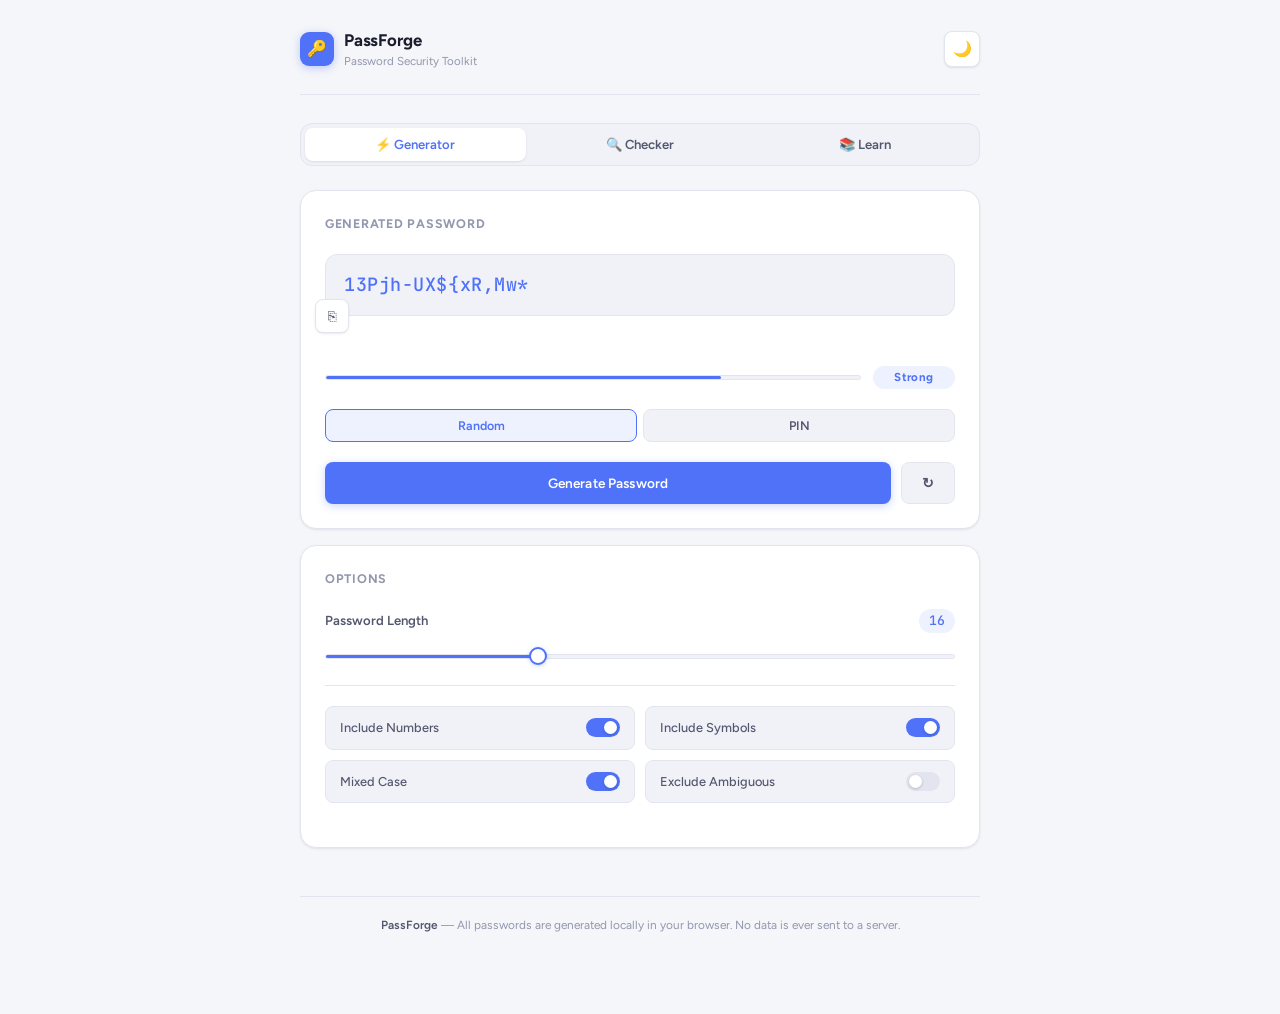
==== index.html @ 84635a5d "Add files via upload" ====
<!DOCTYPE html>
<html lang="en" data-theme="light">
<head>
  <meta charset="UTF-8" />
  <meta name="viewport" content="width=device-width, initial-scale=1.0" />
  <title>PassForge — Password Security Toolkit</title>
  <link rel="preconnect" href="https://fonts.googleapis.com" />
  <link href="https://fonts.googleapis.com/css2?family=Figtree:wght@300;400;500;600;700&family=JetBrains+Mono:wght@400;500&display=swap" rel="stylesheet" />
  <link rel="stylesheet" href="style.css" />
</head>
<body>
<div class="page">

  <!-- ── HEADER ───────────────────────────────── -->
  <header class="header">
    <div class="brand">
      <div class="brand-icon">🔑</div>
      <div>
        <div class="brand-name">PassForge</div>
        <div class="brand-sub">Password Security Toolkit</div>
      </div>
    </div>
    <button class="theme-btn" id="theme-btn" title="Toggle light / dark mode">🌙</button>
  </header>

  <!-- ── NAV ──────────────────────────────────── -->
  <nav class="nav">
    <button class="tab-btn active" data-panel="generator">⚡ Generator</button>
    <button class="tab-btn" data-panel="checker">🔍 Checker</button>
    <button class="tab-btn" data-panel="learn">📚 Learn</button>
  </nav>

  <!-- ══════════════════════════════════════════
       PANEL · GENERATOR
  ══════════════════════════════════════════ -->
  <div class="panel active" id="panel-generator">

    <!-- Output card -->
    <div class="card">
      <div class="card-header">
        <div class="card-title">Generated Password</div>
      </div>

      <div class="pw-wrap">
        <div class="pw-display" id="pw-output">Click generate to create a password</div>
        <button class="copy-btn" id="copy-btn" data-tip="Copy to clipboard">⎘</button>
      </div>

      <div class="strength-row" id="strength-row">
        <div class="strength-track">
          <div class="strength-fill" id="strength-fill"></div>
        </div>
        <div class="strength-badge str-0" id="strength-badge">—</div>
      </div>

      <div class="type-tabs">
        <button class="type-tab active" data-type="random" data-tip="Random characters">Random</button>
        <button class="type-tab" data-type="pin" data-tip="Numeric PIN">PIN</button>
      </div>

      <div class="btn-row">
        <button class="btn btn-primary" id="gen-btn">Generate Password</button>
        <button class="btn btn-ghost" id="regen-btn" data-tip="Regenerate">↻</button>
      </div>
    </div>

    <!-- Options card -->
    <div class="card">
      <div class="card-header">
        <div class="card-title">Options</div>
      </div>

      <div class="slider-block">
        <div class="field-label">
          <span>Password Length</span>
          <span class="field-val" id="len-val">16</span>
        </div>
        <input type="range" id="len-slider" min="8" max="32" value="16" />
      </div>

      <div class="divider"></div>

      <div class="toggles-grid">
        <div class="toggle-row" id="tog-numbers" data-tip="Add digits 0–9">
          <span class="toggle-text">Include Numbers</span>
          <div class="toggle on" id="tog-numbers-knob"></div>
        </div>
        <div class="toggle-row" id="tog-symbols" data-tip="Add !@#$% etc.">
          <span class="toggle-text">Include Symbols</span>
          <div class="toggle on" id="tog-symbols-knob"></div>
        </div>
        <div class="toggle-row" id="tog-mixed" data-tip="Upper & lowercase">
          <span class="toggle-text">Mixed Case</span>
          <div class="toggle on" id="tog-mixed-knob"></div>
        </div>
        <div class="toggle-row" id="tog-ambiguous" data-tip="Exclude O, 0, l, I, 1">
          <span class="toggle-text">Exclude Ambiguous</span>
          <div class="toggle" id="tog-ambiguous-knob"></div>
        </div>
      </div>
    </div>

  </div><!-- /panel-generator -->

  <!-- ══════════════════════════════════════════
       PANEL · CHECKER
  ══════════════════════════════════════════ -->
  <div class="panel" id="panel-checker">
    <div class="card">
      <div class="card-header">
        <div class="card-title">Analyze Your Password</div>
      </div>

      <div style="position:relative; margin-bottom:16px;">
        <input
          type="password"
          class="pw-input"
          id="checker-input"
          placeholder="Type or paste your password…"
          autocomplete="off"
          autocorrect="off"
          spellcheck="false"
          style="margin-bottom:0; padding-right:52px;"
        />
        <button id="eye-btn" data-tip="Show / hide password"
          style="position:absolute; right:10px; top:50%; transform:translateY(-50%);
                 width:34px; height:34px; background:var(--surface); border:1px solid var(--border);
                 border-radius:var(--radius-sm); color:var(--text-2); font-size:.95rem; cursor:pointer;
                 display:flex; align-items:center; justify-content:center; transition:var(--trans);
                 box-shadow:var(--shadow-sm);">
          👁
        </button>
      </div>

      <div class="stats-grid">
        <div class="stat-box">
          <div class="stat-val" id="chk-strength-val">—</div>
          <div class="stat-key">Strength</div>
        </div>
        <div class="stat-box">
          <div class="stat-val" id="chk-crack-val">—</div>
          <div class="stat-key">Crack Time</div>
        </div>
        <div class="stat-box">
          <div class="stat-val" id="chk-entropy-val">—</div>
          <div class="stat-key">Entropy</div>
        </div>
        <div class="stat-box">
          <div class="stat-val" id="chk-len-val">—</div>
          <div class="stat-key">Length</div>
        </div>
      </div>

      <div class="strength-row" style="margin-bottom:20px;">
        <div class="strength-track">
          <div class="strength-fill" id="chk-fill"></div>
        </div>
        <div class="strength-badge str-0" id="chk-badge">—</div>
      </div>

      <div class="chips-label">Suggestions</div>
      <div class="chips" id="suggestions-wrap">
        <span class="chip chip-warn">Enter a password above to analyze it</span>
      </div>
    </div>
  </div><!-- /panel-checker -->

  <!-- ══════════════════════════════════════════
       PANEL · LEARN
  ══════════════════════════════════════════ -->
  <div class="panel" id="panel-learn">
    <p class="learn-intro">
      Understanding password security helps protect all your online accounts. Here are the essentials.
    </p>
    <div class="edu-grid">
      <div class="edu-card">
        <div class="edu-icon">🔐</div>
        <h3>What Makes a Strong Password?</h3>
        <p>Length, variety, and randomness. A strong password is 16+ characters and mixes uppercase, lowercase, numbers, and symbols — with no dictionary words or personal information.</p>
      </div>
      <div class="edu-card">
        <div class="edu-icon">📏</div>
        <h3>Why Length Matters Most</h3>
        <p>Every added character multiplies the possible combinations exponentially. A 20-character password is astronomically harder to crack than a 12-character one, even if less "complex."</p>
      </div>
      <div class="edu-card">
        <div class="edu-icon">♻️</div>
        <h3>Never Reuse Passwords</h3>
        <p>When one site is breached, attackers test those credentials on thousands of others (credential stuffing). One reused password can expose all your accounts at once.</p>
      </div>
      <div class="edu-card">
        <div class="edu-icon">🗄️</div>
        <h3>Use a Password Manager</h3>
        <p>You can't memorize 100 unique strong passwords. A manager like Bitwarden or 1Password generates, stores, and auto-fills them securely — you only need to remember one master password.</p>
      </div>
      <div class="edu-card">
        <div class="edu-icon">📱</div>
        <h3>Enable Two-Factor Auth (2FA)</h3>
        <p>2FA adds a second step after your password. Even if your password leaks, an attacker can't log in without your phone, hardware key, or biometric.</p>
      </div>
      <div class="edu-card">
        <div class="edu-icon">⚡</div>
        <h3>How Attackers Crack Passwords</h3>
        <p>Methods include brute force, dictionary attacks, and credential stuffing. Modern GPUs test billions of hashes per second — short or common passwords fall in seconds.</p>
      </div>
    </div>
  </div><!-- /panel-learn -->

  <footer>
    <strong>PassForge</strong> — All passwords are generated locally in your browser. No data is ever sent to a server.
  </footer>

</div><!-- /page -->

<div class="toast" id="toast">✓ Copied to clipboard</div>

<script src="script.js"></script>
</body>
</html>
---- style.css ----
/* ── VARIABLES ──────────────────────────────── */
:root {
  --accent:       #4f72f8;
  --accent-light: #eef1fe;
  --accent-hover: #3d5ee0;

  --bg:           #f5f6f9;
  --surface:      #ffffff;
  --surface-2:    #f0f2f7;
  --border:       #e2e5ef;
  --border-focus: #b0bcf5;

  --text-1:       #1a1d2e;
  --text-2:       #52576e;
  --text-3:       #9297ae;

  --green:        #22c55e;
  --green-bg:     #f0fdf4;
  --amber:        #f59e0b;
  --amber-bg:     #fffbeb;
  --red:          #ef4444;
  --red-bg:       #fef2f2;
  --blue:         #3b82f6;

  --radius-sm:    8px;
  --radius:       12px;
  --radius-lg:    16px;
  --shadow-sm:    0 1px 3px rgba(0,0,0,.06), 0 1px 2px rgba(0,0,0,.04);
  --shadow:       0 4px 16px rgba(0,0,0,.07), 0 1px 4px rgba(0,0,0,.04);
  --shadow-lg:    0 8px 32px rgba(0,0,0,.1), 0 2px 8px rgba(0,0,0,.05);
  --trans:        .18s ease;
}

[data-theme="dark"] {
  --bg:           #0f1117;
  --surface:      #181c26;
  --surface-2:    #1e2330;
  --border:       #272d3f;
  --border-focus: #4f72f8;

  --text-1:       #e8eaf4;
  --text-2:       #8b90a8;
  --text-3:       #4e5368;

  --accent-light: #1e2540;
  --green-bg:     #0d2318;
  --amber-bg:     #221a08;
  --red-bg:       #220f0f;

  --shadow-sm:    0 1px 3px rgba(0,0,0,.25);
  --shadow:       0 4px 16px rgba(0,0,0,.3);
  --shadow-lg:    0 8px 32px rgba(0,0,0,.4);
}

/* ── RESET ──────────────────────────────────── */
*, *::before, *::after { box-sizing: border-box; margin: 0; padding: 0; }
html { scroll-behavior: smooth; }
body {
  font-family: 'Figtree', sans-serif;
  background: var(--bg);
  color: var(--text-1);
  min-height: 100vh;
  font-size: 15px;
  line-height: 1.5;
  transition: background var(--trans), color var(--trans);
  -webkit-font-smoothing: antialiased;
}

/* ── LAYOUT ─────────────────────────────────── */
.page { max-width: 720px; margin: 0 auto; padding: 0 20px 80px; }

/* ── HEADER ─────────────────────────────────── */
.header {
  display: flex;
  align-items: center;
  justify-content: space-between;
  padding: 28px 0 24px;
  border-bottom: 1px solid var(--border);
  margin-bottom: 28px;
}
.brand { display: flex; align-items: center; gap: 10px; }
.brand-icon {
  width: 34px; height: 34px;
  background: var(--accent);
  border-radius: 9px;
  display: flex;
  align-items: center;
  justify-content: center;
  font-size: 1rem;
  box-shadow: 0 2px 8px rgba(79,114,248,.35);
  flex-shrink: 0;
}
.brand-name {
  font-size: 1.05rem;
  font-weight: 700;
  letter-spacing: -.01em;
  color: var(--text-1);
}
.brand-sub {
  font-size: .72rem;
  color: var(--text-3);
  font-weight: 400;
}

.theme-btn {
  width: 36px; height: 36px;
  border-radius: var(--radius-sm);
  border: 1px solid var(--border);
  background: var(--surface);
  color: var(--text-2);
  cursor: pointer;
  font-size: .95rem;
  display: flex; align-items: center; justify-content: center;
  transition: var(--trans);
  box-shadow: var(--shadow-sm);
}
.theme-btn:hover { background: var(--surface-2); color: var(--text-1); }

/* ── NAV ────────────────────────────────────── */
.nav {
  display: flex;
  gap: 4px;
  background: var(--surface-2);
  border: 1px solid var(--border);
  border-radius: var(--radius);
  padding: 4px;
  margin-bottom: 24px;
}
.tab-btn {
  flex: 1;
  font-family: 'Figtree', sans-serif;
  font-size: .82rem;
  font-weight: 600;
  color: var(--text-2);
  background: transparent;
  border: none;
  border-radius: var(--radius-sm);
  padding: 9px 12px;
  cursor: pointer;
  transition: var(--trans);
}
.tab-btn:hover { color: var(--text-1); background: var(--surface); }
.tab-btn.active {
  background: var(--surface);
  color: var(--accent);
  box-shadow: var(--shadow-sm);
}

/* ── PANELS ─────────────────────────────────── */
.panel { display: none; animation: fadeUp .22s ease both; }
.panel.active { display: block; }
@keyframes fadeUp {
  from { opacity: 0; transform: translateY(8px); }
  to   { opacity: 1; transform: none; }
}

/* ── CARD ───────────────────────────────────── */
.card {
  background: var(--surface);
  border: 1px solid var(--border);
  border-radius: var(--radius-lg);
  padding: 24px;
  margin-bottom: 16px;
  box-shadow: var(--shadow-sm);
  transition: background var(--trans), border-color var(--trans);
}
.card-header {
  display: flex;
  align-items: center;
  justify-content: space-between;
  margin-bottom: 20px;
}
.card-title {
  font-size: .78rem;
  font-weight: 700;
  letter-spacing: .06em;
  text-transform: uppercase;
  color: var(--text-3);
}

/* ── PASSWORD DISPLAY ───────────────────────── */
.pw-wrap { position: relative; margin-bottom: 16px; }
.pw-display {
  font-family: 'JetBrains Mono', monospace;
  font-size: clamp(.85rem, 3vw, 1.15rem);
  font-weight: 500;
  background: var(--surface-2);
  border: 1.5px solid var(--border);
  border-radius: var(--radius);
  padding: 16px 56px 16px 18px;
  color: var(--text-2);
  word-break: break-all;
  min-height: 62px;
  display: flex;
  align-items: center;
  line-height: 1.5;
  letter-spacing: .03em;
  transition: border-color var(--trans), background var(--trans);
  user-select: all;
  cursor: default;
}
.pw-display.has-pw { color: var(--accent); }

.copy-btn {
  position: absolute;
  right: 10px; top: 50%;
  transform: translateY(-50%);
  width: 34px; height: 34px;
  background: var(--surface);
  border: 1px solid var(--border);
  border-radius: var(--radius-sm);
  color: var(--text-2);
  font-size: .85rem;
  cursor: pointer;
  display: flex; align-items: center; justify-content: center;
  transition: var(--trans);
  box-shadow: var(--shadow-sm);
}
.copy-btn:hover { border-color: var(--accent); color: var(--accent); background: var(--accent-light); }
.copy-btn.copied { border-color: var(--green); color: var(--green); background: var(--green-bg); }

/* ── STRENGTH ───────────────────────────────── */
.strength-row { display: flex; align-items: center; gap: 12px; margin-bottom: 20px; }
.strength-track {
  flex: 1; height: 5px;
  background: var(--surface-2);
  border-radius: 99px;
  overflow: hidden;
  border: 1px solid var(--border);
}
.strength-fill {
  height: 100%; border-radius: 99px;
  transition: width .45s cubic-bezier(.4,0,.2,1), background .3s ease;
  width: 0%;
}
.strength-badge {
  font-size: .72rem; font-weight: 700;
  letter-spacing: .04em;
  padding: 3px 10px;
  border-radius: 99px;
  min-width: 82px; text-align: center;
  transition: var(--trans);
}
.str-0 { background: var(--surface-2); color: var(--text-3); }
.str-1 { background: var(--red-bg);        color: var(--red);   }
.str-2 { background: var(--amber-bg);      color: var(--amber); }
.str-3 { background: var(--accent-light);  color: var(--accent);}
.str-4 { background: var(--green-bg);      color: var(--green); }
.fill-1 { background: var(--red); }
.fill-2 { background: var(--amber); }
.fill-3 { background: var(--accent); }
.fill-4 { background: var(--green); }

/* ── TYPE TABS ──────────────────────────────── */
.type-tabs { display: flex; gap: 6px; margin-bottom: 20px; }
.type-tab {
  flex: 1;
  font-family: 'Figtree', sans-serif;
  font-size: .78rem; font-weight: 600;
  background: var(--surface-2);
  border: 1.5px solid var(--border);
  color: var(--text-2);
  border-radius: var(--radius-sm);
  padding: 8px 10px;
  cursor: pointer;
  transition: var(--trans);
}
.type-tab:hover { color: var(--text-1); border-color: var(--border-focus); }
.type-tab.active { background: var(--accent-light); border-color: var(--accent); color: var(--accent); }

/* ── DIVIDER ─────────────────────────────────── */
.divider { height: 1px; background: var(--border); margin: 20px 0; }

/* ── SLIDER ─────────────────────────────────── */
.slider-block { margin-bottom: 18px; }
.field-label {
  display: flex; justify-content: space-between; align-items: center;
  margin-bottom: 10px;
  font-size: .82rem; font-weight: 600; color: var(--text-2);
}
.field-val {
  font-family: 'JetBrains Mono', monospace;
  font-size: .82rem; color: var(--accent); font-weight: 500;
  background: var(--accent-light); padding: 2px 10px; border-radius: 99px;
}
input[type=range] {
  -webkit-appearance: none; width: 100%; height: 5px; border-radius: 99px;
  background: linear-gradient(90deg, var(--accent) var(--pct,40%), var(--surface-2) var(--pct,40%));
  outline: none; cursor: pointer; border: 1px solid var(--border);
}
input[type=range]::-webkit-slider-thumb {
  -webkit-appearance: none; width: 18px; height: 18px; border-radius: 50%;
  background: var(--surface); border: 2px solid var(--accent);
  box-shadow: 0 1px 4px rgba(79,114,248,.3); transition: transform var(--trans);
}
input[type=range]::-webkit-slider-thumb:hover { transform: scale(1.15); }

/* ── TOGGLES ────────────────────────────────── */
.toggles-grid {
  display: grid; grid-template-columns: 1fr 1fr; gap: 10px; margin-bottom: 20px;
}
@media (max-width: 480px) { .toggles-grid { grid-template-columns: 1fr; } }
.toggle-row {
  display: flex; align-items: center; justify-content: space-between;
  background: var(--surface-2); border: 1.5px solid var(--border);
  border-radius: var(--radius-sm); padding: 11px 14px;
  cursor: pointer; transition: border-color var(--trans); user-select: none; gap: 8px;
}
.toggle-row:hover { border-color: var(--border-focus); }
.toggle-row.disabled { opacity: .45; pointer-events: none; }
.toggle-text { font-size: .8rem; font-weight: 500; color: var(--text-2); flex: 1; }
.toggle {
  width: 34px; height: 19px; background: var(--border);
  border-radius: 99px; position: relative; transition: background var(--trans); flex-shrink: 0;
}
.toggle::after {
  content: ''; position: absolute; top: 3px; left: 3px;
  width: 13px; height: 13px; border-radius: 50%; background: #fff;
  box-shadow: 0 1px 3px rgba(0,0,0,.2); transition: transform var(--trans);
}
.toggle.on { background: var(--accent); }
.toggle.on::after { transform: translateX(15px); }

/* ── BUTTONS ────────────────────────────────── */
.btn-row { display: flex; gap: 10px; }
.btn {
  font-family: 'Figtree', sans-serif; font-size: .85rem; font-weight: 600;
  border: none; border-radius: var(--radius-sm); padding: 12px 20px;
  cursor: pointer; transition: var(--trans); letter-spacing: .01em;
}
.btn-primary {
  flex: 1; background: var(--accent); color: #fff;
  box-shadow: 0 2px 8px rgba(79,114,248,.3);
}
.btn-primary:hover {
  background: var(--accent-hover);
  box-shadow: 0 4px 16px rgba(79,114,248,.4);
  transform: translateY(-1px);
}
.btn-primary:active { transform: none; }
.btn-ghost {
  background: var(--surface-2); border: 1.5px solid var(--border); color: var(--text-2);
}
.btn-ghost:hover { border-color: var(--border-focus); color: var(--text-1); background: var(--surface); }

/* ── CHECKER ────────────────────────────────── */
.pw-input {
  width: 100%;
  font-family: 'JetBrains Mono', monospace; font-size: 1rem;
  background: var(--surface-2); border: 1.5px solid var(--border); color: var(--text-1);
  border-radius: var(--radius); padding: 14px 16px; outline: none;
  transition: border-color var(--trans), box-shadow var(--trans);
  letter-spacing: .04em; margin-bottom: 16px;
}
.pw-input:focus { border-color: var(--accent); box-shadow: 0 0 0 3px rgba(79,114,248,.12); }
.pw-input::placeholder { color: var(--text-3); font-size: .85rem; letter-spacing: .02em; }

.stats-grid {
  display: grid; grid-template-columns: repeat(4, 1fr); gap: 10px; margin-bottom: 16px;
}
@media (max-width: 500px) { .stats-grid { grid-template-columns: repeat(2, 1fr); } }
.stat-box {
  background: var(--surface-2); border: 1px solid var(--border);
  border-radius: var(--radius-sm); padding: 13px 12px; text-align: center;
}
.stat-val {
  font-family: 'JetBrains Mono', monospace; font-size: .88rem;
  font-weight: 500; color: var(--text-1); margin-bottom: 3px;
}
.stat-key { font-size: .67rem; font-weight: 600; color: var(--text-3); letter-spacing: .05em; text-transform: uppercase; }

.chips-label { font-size: .78rem; font-weight: 600; color: var(--text-2); margin-bottom: 10px; }
.chips { display: flex; flex-wrap: wrap; gap: 7px; }
.chip {
  font-size: .74rem; font-weight: 500; padding: 5px 11px; border-radius: 99px; border: 1px solid;
  animation: chipIn .2s ease both;
}
@keyframes chipIn { from { opacity:0; transform:scale(.92); } to { opacity:1; transform:none; } }
.chip-warn { background: var(--amber-bg); border-color: #f0d070; color: #b45309; }
.chip-bad  { background: var(--red-bg);   border-color: #fca5a5; color: var(--red); }
.chip-ok   { background: var(--green-bg); border-color: #86efac; color: #15803d; }
[data-theme="dark"] .chip-warn { color: var(--amber); border-color: rgba(245,158,11,.4); }
[data-theme="dark"] .chip-bad  { color: #f87171; border-color: rgba(239,68,68,.4); }
[data-theme="dark"] .chip-ok   { color: #4ade80; border-color: rgba(34,197,94,.4); }

/* ── CRACK TIME COLORS ──────────────────────── */
.crack-instant { color: var(--red) !important; }
.crack-easy    { color: var(--amber) !important; }
.crack-hard    { color: var(--blue) !important; }
.crack-safe    { color: var(--green) !important; }

/* ── EDUCATION ──────────────────────────────── */
.learn-intro { font-size: .85rem; color: var(--text-2); margin-bottom: 20px; line-height: 1.7; }
.edu-grid { display: grid; grid-template-columns: repeat(auto-fill, minmax(280px, 1fr)); gap: 14px; }
.edu-card {
  background: var(--surface); border: 1px solid var(--border); border-radius: var(--radius-lg);
  padding: 22px; box-shadow: var(--shadow-sm);
  transition: box-shadow var(--trans), transform var(--trans), border-color var(--trans);
}
.edu-card:hover { box-shadow: var(--shadow); transform: translateY(-2px); border-color: var(--border-focus); }
.edu-icon {
  width: 40px; height: 40px; background: var(--accent-light); border-radius: var(--radius-sm);
  display: flex; align-items: center; justify-content: center;
  font-size: 1.2rem; margin-bottom: 14px;
}
.edu-card h3 { font-size: .88rem; font-weight: 700; color: var(--text-1); margin-bottom: 8px; letter-spacing: -.01em; }
.edu-card p { font-size: .8rem; color: var(--text-2); line-height: 1.65; }

/* ── TOOLTIP ────────────────────────────────── */
[data-tip] { position: relative; }
[data-tip]::after {
  content: attr(data-tip); position: absolute; bottom: calc(100% + 7px); left: 50%;
  transform: translateX(-50%); background: var(--text-1); color: var(--surface);
  font-size: .7rem; font-weight: 500; padding: 5px 10px; border-radius: 6px;
  white-space: nowrap; pointer-events: none; opacity: 0; transition: opacity .15s; z-index: 20;
}
[data-tip]:hover::after { opacity: 1; }

/* ── TOAST ──────────────────────────────────── */
.toast {
  position: fixed; bottom: 28px; left: 50%;
  transform: translateX(-50%) translateY(12px);
  background: var(--surface); border: 1px solid var(--green); color: var(--green);
  font-size: .78rem; font-weight: 600; padding: 10px 20px; border-radius: 99px;
  box-shadow: var(--shadow-lg); opacity: 0;
  transition: opacity .25s, transform .25s; pointer-events: none; z-index: 100;
}
.toast.show { opacity: 1; transform: translateX(-50%) translateY(0); }

/* ── FOOTER ─────────────────────────────────── */
footer {
  margin-top: 48px; padding-top: 20px; border-top: 1px solid var(--border);
  text-align: center; font-size: .74rem; color: var(--text-3);
}
footer strong { color: var(--text-2); font-weight: 600; }

/* ── SCROLLBAR ──────────────────────────────── */
::-webkit-scrollbar { width: 6px; }
::-webkit-scrollbar-track { background: transparent; }
::-webkit-scrollbar-thumb { background: var(--border); border-radius: 3px; }
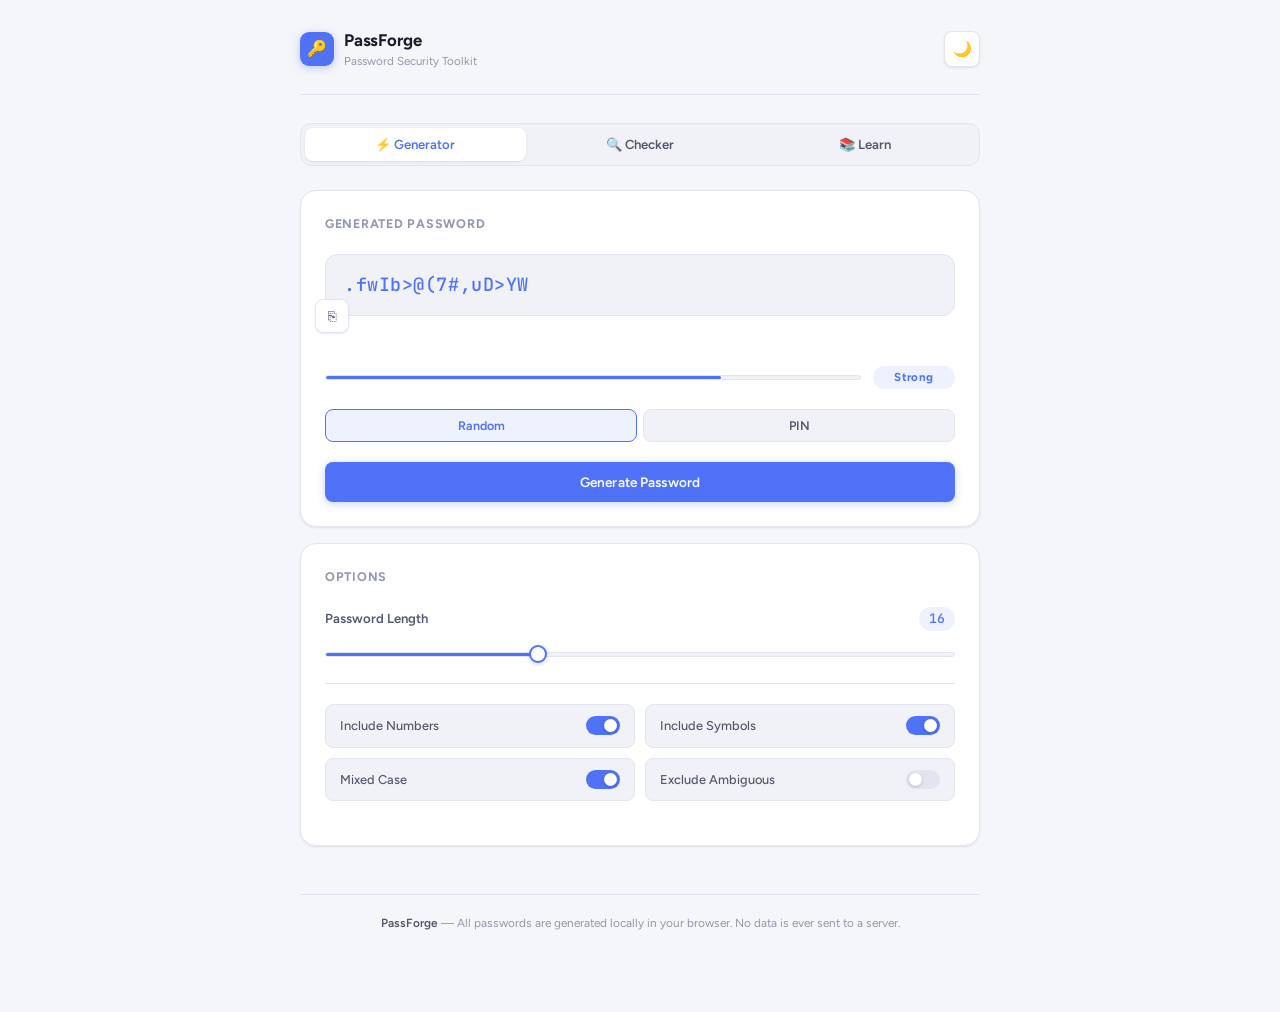
==== commit ad5eb8b6: "Add files via upload" ====
--- a/index.html
+++ b/index.html
@@ -60,7 +60,6 @@
 
       <div class="btn-row">
         <button class="btn btn-primary" id="gen-btn">Generate Password</button>
-        <button class="btn btn-ghost" id="regen-btn" data-tip="Regenerate">↻</button>
       </div>
     </div>
 
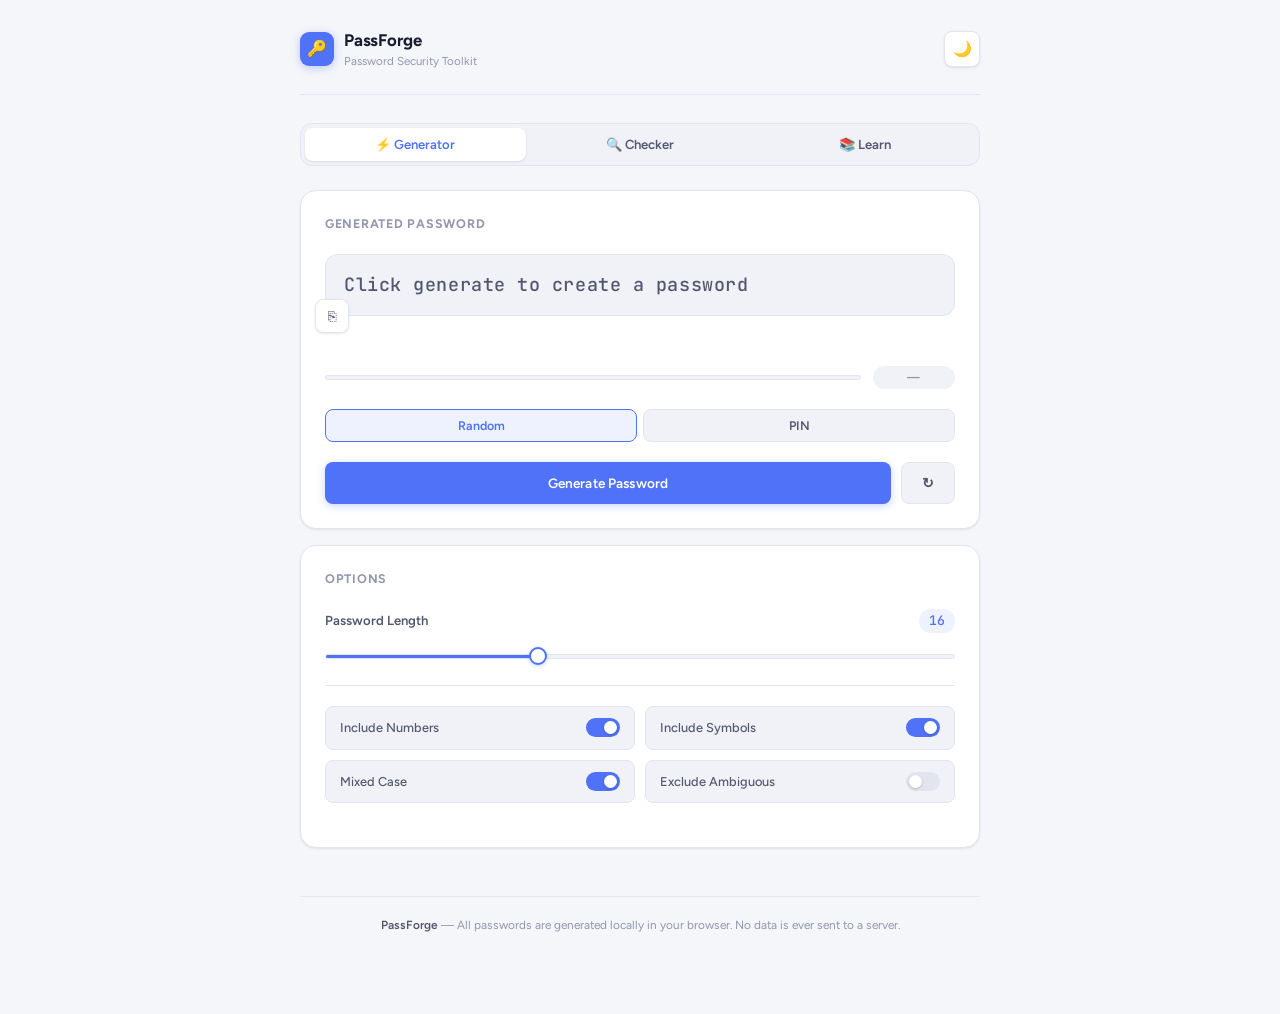
==== commit 5f738df4: "Add files via upload" ====
--- a/index.html
+++ b/index.html
@@ -1,17 +1,459 @@
 <!DOCTYPE html>
 <html lang="en" data-theme="light">
 <head>
-  <meta charset="UTF-8" />
-  <meta name="viewport" content="width=device-width, initial-scale=1.0" />
-  <title>PassForge — Password Security Toolkit</title>
-  <link rel="preconnect" href="https://fonts.googleapis.com" />
-  <link href="https://fonts.googleapis.com/css2?family=Figtree:wght@300;400;500;600;700&family=JetBrains+Mono:wght@400;500&display=swap" rel="stylesheet" />
-  <link rel="stylesheet" href="style.css" />
+<meta charset="UTF-8" />
+<meta name="viewport" content="width=device-width, initial-scale=1.0" />
+<title>PassForge — Password Security Toolkit</title>
+<link rel="preconnect" href="https://fonts.googleapis.com" />
+<link href="https://fonts.googleapis.com/css2?family=Figtree:wght@300;400;500;600;700&family=JetBrains+Mono:wght@400;500&display=swap" rel="stylesheet" />
+<style>
+
+/* ── VARIABLES ──────────────────────────────── */
+:root {
+  --accent:       #4f72f8;
+  --accent-light: #eef1fe;
+  --accent-hover: #3d5ee0;
+
+  --bg:           #f5f6f9;
+  --surface:      #ffffff;
+  --surface-2:    #f0f2f7;
+  --border:       #e2e5ef;
+  --border-focus: #b0bcf5;
+
+  --text-1:       #1a1d2e;
+  --text-2:       #52576e;
+  --text-3:       #9297ae;
+
+  --green:        #22c55e;
+  --green-bg:     #f0fdf4;
+  --amber:        #f59e0b;
+  --amber-bg:     #fffbeb;
+  --red:          #ef4444;
+  --red-bg:       #fef2f2;
+  --blue:         #3b82f6;
+
+  --radius-sm:    8px;
+  --radius:       12px;
+  --radius-lg:    16px;
+  --shadow-sm:    0 1px 3px rgba(0,0,0,.06), 0 1px 2px rgba(0,0,0,.04);
+  --shadow:       0 4px 16px rgba(0,0,0,.07), 0 1px 4px rgba(0,0,0,.04);
+  --shadow-lg:    0 8px 32px rgba(0,0,0,.1), 0 2px 8px rgba(0,0,0,.05);
+  --trans:        .18s ease;
+}
+
+[data-theme="dark"] {
+  --bg:           #0f1117;
+  --surface:      #181c26;
+  --surface-2:    #1e2330;
+  --border:       #272d3f;
+  --border-focus: #4f72f8;
+
+  --text-1:       #e8eaf4;
+  --text-2:       #8b90a8;
+  --text-3:       #4e5368;
+
+  --accent-light: #1e2540;
+  --green-bg:     #0d2318;
+  --amber-bg:     #221a08;
+  --red-bg:       #220f0f;
+
+  --shadow-sm:    0 1px 3px rgba(0,0,0,.25);
+  --shadow:       0 4px 16px rgba(0,0,0,.3);
+  --shadow-lg:    0 8px 32px rgba(0,0,0,.4);
+}
+
+/* ── RESET ──────────────────────────────────── */
+*, *::before, *::after { box-sizing: border-box; margin: 0; padding: 0; }
+html { scroll-behavior: smooth; }
+body {
+  font-family: 'Figtree', sans-serif;
+  background: var(--bg);
+  color: var(--text-1);
+  min-height: 100vh;
+  font-size: 15px;
+  line-height: 1.5;
+  transition: background var(--trans), color var(--trans);
+  -webkit-font-smoothing: antialiased;
+}
+
+/* ── LAYOUT ─────────────────────────────────── */
+.page { max-width: 720px; margin: 0 auto; padding: 0 20px 80px; }
+
+/* ── HEADER ─────────────────────────────────── */
+.header {
+  display: flex;
+  align-items: center;
+  justify-content: space-between;
+  padding: 28px 0 24px;
+  border-bottom: 1px solid var(--border);
+  margin-bottom: 28px;
+}
+.brand { display: flex; align-items: center; gap: 10px; }
+.brand-icon {
+  width: 34px; height: 34px;
+  background: var(--accent);
+  border-radius: 9px;
+  display: flex;
+  align-items: center;
+  justify-content: center;
+  font-size: 1rem;
+  box-shadow: 0 2px 8px rgba(79,114,248,.35);
+  flex-shrink: 0;
+}
+.brand-name {
+  font-size: 1.05rem;
+  font-weight: 700;
+  letter-spacing: -.01em;
+  color: var(--text-1);
+}
+.brand-sub {
+  font-size: .72rem;
+  color: var(--text-3);
+  font-weight: 400;
+}
+
+.theme-btn {
+  width: 36px; height: 36px;
+  border-radius: var(--radius-sm);
+  border: 1px solid var(--border);
+  background: var(--surface);
+  color: var(--text-2);
+  cursor: pointer;
+  font-size: .95rem;
+  display: flex; align-items: center; justify-content: center;
+  transition: var(--trans);
+  box-shadow: var(--shadow-sm);
+}
+.theme-btn:hover { background: var(--surface-2); color: var(--text-1); }
+
+/* ── NAV ────────────────────────────────────── */
+.nav {
+  display: flex;
+  gap: 4px;
+  background: var(--surface-2);
+  border: 1px solid var(--border);
+  border-radius: var(--radius);
+  padding: 4px;
+  margin-bottom: 24px;
+}
+.tab-btn {
+  flex: 1;
+  font-family: 'Figtree', sans-serif;
+  font-size: .82rem;
+  font-weight: 600;
+  color: var(--text-2);
+  background: transparent;
+  border: none;
+  border-radius: var(--radius-sm);
+  padding: 9px 12px;
+  cursor: pointer;
+  transition: var(--trans);
+}
+.tab-btn:hover { color: var(--text-1); background: var(--surface); }
+.tab-btn.active {
+  background: var(--surface);
+  color: var(--accent);
+  box-shadow: var(--shadow-sm);
+}
+
+/* ── PANELS ─────────────────────────────────── */
+.panel { display: none; animation: fadeUp .22s ease both; }
+.panel.active { display: block; }
+@keyframes fadeUp {
+  from { opacity: 0; transform: translateY(8px); }
+  to   { opacity: 1; transform: none; }
+}
+
+/* ── CARD ───────────────────────────────────── */
+.card {
+  background: var(--surface);
+  border: 1px solid var(--border);
+  border-radius: var(--radius-lg);
+  padding: 24px;
+  margin-bottom: 16px;
+  box-shadow: var(--shadow-sm);
+  transition: background var(--trans), border-color var(--trans);
+}
+.card-header {
+  display: flex;
+  align-items: center;
+  justify-content: space-between;
+  margin-bottom: 20px;
+}
+.card-title {
+  font-size: .78rem;
+  font-weight: 700;
+  letter-spacing: .06em;
+  text-transform: uppercase;
+  color: var(--text-3);
+}
+
+/* ── PASSWORD DISPLAY ───────────────────────── */
+.pw-wrap { position: relative; margin-bottom: 16px; }
+.pw-display {
+  font-family: 'JetBrains Mono', monospace;
+  font-size: clamp(.85rem, 3vw, 1.15rem);
+  font-weight: 500;
+  background: var(--surface-2);
+  border: 1.5px solid var(--border);
+  border-radius: var(--radius);
+  padding: 16px 56px 16px 18px;
+  color: var(--text-2);
+  word-break: break-all;
+  min-height: 62px;
+  display: flex;
+  align-items: center;
+  line-height: 1.5;
+  letter-spacing: .03em;
+  transition: border-color var(--trans), background var(--trans);
+  user-select: all;
+  cursor: default;
+}
+.pw-display.has-pw { color: var(--accent); }
+
+.copy-btn {
+  position: absolute;
+  right: 10px; top: 50%;
+  transform: translateY(-50%);
+  width: 34px; height: 34px;
+  background: var(--surface);
+  border: 1px solid var(--border);
+  border-radius: var(--radius-sm);
+  color: var(--text-2);
+  font-size: .85rem;
+  cursor: pointer;
+  display: flex; align-items: center; justify-content: center;
+  transition: var(--trans);
+  box-shadow: var(--shadow-sm);
+}
+.copy-btn:hover { border-color: var(--accent); color: var(--accent); background: var(--accent-light); }
+.copy-btn.copied { border-color: var(--green); color: var(--green); background: var(--green-bg); }
+
+/* ── STRENGTH ───────────────────────────────── */
+.strength-row { display: flex; align-items: center; gap: 12px; margin-bottom: 20px; }
+.strength-track {
+  flex: 1; height: 5px;
+  background: var(--surface-2);
+  border-radius: 99px;
+  overflow: hidden;
+  border: 1px solid var(--border);
+}
+.strength-fill {
+  height: 100%; border-radius: 99px;
+  transition: width .45s cubic-bezier(.4,0,.2,1), background .3s ease;
+  width: 0%;
+}
+.strength-badge {
+  font-size: .72rem; font-weight: 700;
+  letter-spacing: .04em;
+  padding: 3px 10px;
+  border-radius: 99px;
+  min-width: 82px; text-align: center;
+  transition: var(--trans);
+}
+.str-0 { background: var(--surface-2); color: var(--text-3); }
+.str-1 { background: var(--red-bg);        color: var(--red);   }
+.str-2 { background: var(--amber-bg);      color: var(--amber); }
+.str-3 { background: var(--accent-light);  color: var(--accent);}
+.str-4 { background: var(--green-bg);      color: var(--green); }
+.fill-1 { background: var(--red); }
+.fill-2 { background: var(--amber); }
+.fill-3 { background: var(--accent); }
+.fill-4 { background: var(--green); }
+
+/* ── TYPE TABS ──────────────────────────────── */
+.type-tabs { display: flex; gap: 6px; margin-bottom: 20px; }
+.type-tab {
+  flex: 1;
+  font-family: 'Figtree', sans-serif;
+  font-size: .78rem; font-weight: 600;
+  background: var(--surface-2);
+  border: 1.5px solid var(--border);
+  color: var(--text-2);
+  border-radius: var(--radius-sm);
+  padding: 8px 10px;
+  cursor: pointer;
+  transition: var(--trans);
+}
+.type-tab:hover { color: var(--text-1); border-color: var(--border-focus); }
+.type-tab.active { background: var(--accent-light); border-color: var(--accent); color: var(--accent); }
+
+/* ── DIVIDER ─────────────────────────────────── */
+.divider { height: 1px; background: var(--border); margin: 20px 0; }
+
+/* ── SLIDER ─────────────────────────────────── */
+.slider-block { margin-bottom: 18px; }
+.field-label {
+  display: flex; justify-content: space-between; align-items: center;
+  margin-bottom: 10px;
+  font-size: .82rem; font-weight: 600; color: var(--text-2);
+}
+.field-val {
+  font-family: 'JetBrains Mono', monospace;
+  font-size: .82rem; color: var(--accent); font-weight: 500;
+  background: var(--accent-light); padding: 2px 10px; border-radius: 99px;
+}
+input[type=range] {
+  -webkit-appearance: none; width: 100%; height: 5px; border-radius: 99px;
+  background: linear-gradient(90deg, var(--accent) var(--pct,40%), var(--surface-2) var(--pct,40%));
+  outline: none; cursor: pointer; border: 1px solid var(--border);
+}
+input[type=range]::-webkit-slider-thumb {
+  -webkit-appearance: none; width: 18px; height: 18px; border-radius: 50%;
+  background: var(--surface); border: 2px solid var(--accent);
+  box-shadow: 0 1px 4px rgba(79,114,248,.3); transition: transform var(--trans);
+}
+input[type=range]::-webkit-slider-thumb:hover { transform: scale(1.15); }
+
+/* ── TOGGLES ────────────────────────────────── */
+.toggles-grid {
+  display: grid; grid-template-columns: 1fr 1fr; gap: 10px; margin-bottom: 20px;
+}
+@media (max-width: 480px) { .toggles-grid { grid-template-columns: 1fr; } }
+.toggle-row {
+  display: flex; align-items: center; justify-content: space-between;
+  background: var(--surface-2); border: 1.5px solid var(--border);
+  border-radius: var(--radius-sm); padding: 11px 14px;
+  cursor: pointer; transition: border-color var(--trans); user-select: none; gap: 8px;
+}
+.toggle-row:hover { border-color: var(--border-focus); }
+.toggle-row.disabled { opacity: .45; pointer-events: none; }
+.toggle-text { font-size: .8rem; font-weight: 500; color: var(--text-2); flex: 1; }
+.toggle {
+  width: 34px; height: 19px; background: var(--border);
+  border-radius: 99px; position: relative; transition: background var(--trans); flex-shrink: 0;
+}
+.toggle::after {
+  content: ''; position: absolute; top: 3px; left: 3px;
+  width: 13px; height: 13px; border-radius: 50%; background: #fff;
+  box-shadow: 0 1px 3px rgba(0,0,0,.2); transition: transform var(--trans);
+}
+.toggle.on { background: var(--accent); }
+.toggle.on::after { transform: translateX(15px); }
+
+/* ── BUTTONS ────────────────────────────────── */
+.btn-row { display: flex; gap: 10px; }
+.btn {
+  font-family: 'Figtree', sans-serif; font-size: .85rem; font-weight: 600;
+  border: none; border-radius: var(--radius-sm); padding: 12px 20px;
+  cursor: pointer; transition: var(--trans); letter-spacing: .01em;
+}
+.btn-primary {
+  flex: 1; background: var(--accent); color: #fff;
+  box-shadow: 0 2px 8px rgba(79,114,248,.3);
+}
+.btn-primary:hover {
+  background: var(--accent-hover);
+  box-shadow: 0 4px 16px rgba(79,114,248,.4);
+  transform: translateY(-1px);
+}
+.btn-primary:active { transform: none; }
+.btn-ghost {
+  background: var(--surface-2); border: 1.5px solid var(--border); color: var(--text-2);
+}
+.btn-ghost:hover { border-color: var(--border-focus); color: var(--text-1); background: var(--surface); }
+
+/* ── CHECKER ────────────────────────────────── */
+.pw-input {
+  width: 100%;
+  font-family: 'JetBrains Mono', monospace; font-size: 1rem;
+  background: var(--surface-2); border: 1.5px solid var(--border); color: var(--text-1);
+  border-radius: var(--radius); padding: 14px 16px; outline: none;
+  transition: border-color var(--trans), box-shadow var(--trans);
+  letter-spacing: .04em; margin-bottom: 16px;
+}
+.pw-input:focus { border-color: var(--accent); box-shadow: 0 0 0 3px rgba(79,114,248,.12); }
+.pw-input::placeholder { color: var(--text-3); font-size: .85rem; letter-spacing: .02em; }
+
+.stats-grid {
+  display: grid; grid-template-columns: repeat(4, 1fr); gap: 10px; margin-bottom: 16px;
+}
+@media (max-width: 500px) { .stats-grid { grid-template-columns: repeat(2, 1fr); } }
+.stat-box {
+  background: var(--surface-2); border: 1px solid var(--border);
+  border-radius: var(--radius-sm); padding: 13px 12px; text-align: center;
+}
+.stat-val {
+  font-family: 'JetBrains Mono', monospace; font-size: .88rem;
+  font-weight: 500; color: var(--text-1); margin-bottom: 3px;
+}
+.stat-key { font-size: .67rem; font-weight: 600; color: var(--text-3); letter-spacing: .05em; text-transform: uppercase; }
+
+.chips-label { font-size: .78rem; font-weight: 600; color: var(--text-2); margin-bottom: 10px; }
+.chips { display: flex; flex-wrap: wrap; gap: 7px; }
+.chip {
+  font-size: .74rem; font-weight: 500; padding: 5px 11px; border-radius: 99px; border: 1px solid;
+  animation: chipIn .2s ease both;
+}
+@keyframes chipIn { from { opacity:0; transform:scale(.92); } to { opacity:1; transform:none; } }
+.chip-warn { background: var(--amber-bg); border-color: #f0d070; color: #b45309; }
+.chip-bad  { background: var(--red-bg);   border-color: #fca5a5; color: var(--red); }
+.chip-ok   { background: var(--green-bg); border-color: #86efac; color: #15803d; }
+[data-theme="dark"] .chip-warn { color: var(--amber); border-color: rgba(245,158,11,.4); }
+[data-theme="dark"] .chip-bad  { color: #f87171; border-color: rgba(239,68,68,.4); }
+[data-theme="dark"] .chip-ok   { color: #4ade80; border-color: rgba(34,197,94,.4); }
+
+/* ── CRACK TIME COLORS ──────────────────────── */
+.crack-instant { color: var(--red) !important; }
+.crack-easy    { color: var(--amber) !important; }
+.crack-hard    { color: var(--blue) !important; }
+.crack-safe    { color: var(--green) !important; }
+
+/* ── EDUCATION ──────────────────────────────── */
+.learn-intro { font-size: .85rem; color: var(--text-2); margin-bottom: 20px; line-height: 1.7; }
+.edu-grid { display: grid; grid-template-columns: repeat(auto-fill, minmax(280px, 1fr)); gap: 14px; }
+.edu-card {
+  background: var(--surface); border: 1px solid var(--border); border-radius: var(--radius-lg);
+  padding: 22px; box-shadow: var(--shadow-sm);
+  transition: box-shadow var(--trans), transform var(--trans), border-color var(--trans);
+}
+.edu-card:hover { box-shadow: var(--shadow); transform: translateY(-2px); border-color: var(--border-focus); }
+.edu-icon {
+  width: 40px; height: 40px; background: var(--accent-light); border-radius: var(--radius-sm);
+  display: flex; align-items: center; justify-content: center;
+  font-size: 1.2rem; margin-bottom: 14px;
+}
+.edu-card h3 { font-size: .88rem; font-weight: 700; color: var(--text-1); margin-bottom: 8px; letter-spacing: -.01em; }
+.edu-card p { font-size: .8rem; color: var(--text-2); line-height: 1.65; }
+
+/* ── TOOLTIP ────────────────────────────────── */
+[data-tip] { position: relative; }
+[data-tip]::after {
+  content: attr(data-tip); position: absolute; bottom: calc(100% + 7px); left: 50%;
+  transform: translateX(-50%); background: var(--text-1); color: var(--surface);
+  font-size: .7rem; font-weight: 500; padding: 5px 10px; border-radius: 6px;
+  white-space: nowrap; pointer-events: none; opacity: 0; transition: opacity .15s; z-index: 20;
+}
+[data-tip]:hover::after { opacity: 1; }
+
+/* ── TOAST ──────────────────────────────────── */
+.toast {
+  position: fixed; bottom: 28px; left: 50%;
+  transform: translateX(-50%) translateY(12px);
+  background: var(--surface); border: 1px solid var(--green); color: var(--green);
+  font-size: .78rem; font-weight: 600; padding: 10px 20px; border-radius: 99px;
+  box-shadow: var(--shadow-lg); opacity: 0;
+  transition: opacity .25s, transform .25s; pointer-events: none; z-index: 100;
+}
+.toast.show { opacity: 1; transform: translateX(-50%) translateY(0); }
+
+/* ── FOOTER ─────────────────────────────────── */
+footer {
+  margin-top: 48px; padding-top: 20px; border-top: 1px solid var(--border);
+  text-align: center; font-size: .74rem; color: var(--text-3);
+}
+footer strong { color: var(--text-2); font-weight: 600; }
+
+/* ── SCROLLBAR ──────────────────────────────── */
+::-webkit-scrollbar { width: 6px; }
+::-webkit-scrollbar-track { background: transparent; }
+::-webkit-scrollbar-thumb { background: var(--border); border-radius: 3px; }
+</style>
 </head>
 <body>
 <div class="page">
 
-  <!-- ── HEADER ───────────────────────────────── -->
+  <!-- HEADER -->
   <header class="header">
     <div class="brand">
       <div class="brand-icon">🔑</div>
@@ -23,23 +465,18 @@
     <button class="theme-btn" id="theme-btn" title="Toggle light / dark mode">🌙</button>
   </header>
 
-  <!-- ── NAV ──────────────────────────────────── -->
+  <!-- NAV -->
   <nav class="nav">
     <button class="tab-btn active" data-panel="generator">⚡ Generator</button>
     <button class="tab-btn" data-panel="checker">🔍 Checker</button>
     <button class="tab-btn" data-panel="learn">📚 Learn</button>
   </nav>
 
-  <!-- ══════════════════════════════════════════
-       PANEL · GENERATOR
-  ══════════════════════════════════════════ -->
+  <!-- ═══════════════════════════ GENERATOR ═══ -->
   <div class="panel active" id="panel-generator">
 
-    <!-- Output card -->
     <div class="card">
-      <div class="card-header">
-        <div class="card-title">Generated Password</div>
-      </div>
+      <div class="card-header"><div class="card-title">Generated Password</div></div>
 
       <div class="pw-wrap">
         <div class="pw-display" id="pw-output">Click generate to create a password</div>
@@ -47,9 +484,7 @@
       </div>
 
       <div class="strength-row" id="strength-row">
-        <div class="strength-track">
-          <div class="strength-fill" id="strength-fill"></div>
-        </div>
+        <div class="strength-track"><div class="strength-fill" id="strength-fill"></div></div>
         <div class="strength-badge str-0" id="strength-badge">—</div>
       </div>
 
@@ -60,14 +495,12 @@
 
       <div class="btn-row">
         <button class="btn btn-primary" id="gen-btn">Generate Password</button>
+        <button class="btn btn-ghost" id="regen-btn" data-tip="Regenerate">↻</button>
       </div>
     </div>
 
-    <!-- Options card -->
     <div class="card">
-      <div class="card-header">
-        <div class="card-title">Options</div>
-      </div>
+      <div class="card-header"><div class="card-title">Options</div></div>
 
       <div class="slider-block">
         <div class="field-label">
@@ -99,33 +532,23 @@
       </div>
     </div>
 
-  </div><!-- /panel-generator -->
-
-  <!-- ══════════════════════════════════════════
-       PANEL · CHECKER
-  ══════════════════════════════════════════ -->
+  </div><!-- /generator -->
+
+  <!-- ═══════════════════════════ CHECKER ══════ -->
   <div class="panel" id="panel-checker">
     <div class="card">
-      <div class="card-header">
-        <div class="card-title">Analyze Your Password</div>
-      </div>
-
-      <div style="position:relative; margin-bottom:16px;">
-        <input
-          type="password"
-          class="pw-input"
-          id="checker-input"
+      <div class="card-header"><div class="card-title">Analyze Your Password</div></div>
+
+      <div style="position:relative;margin-bottom:16px;">
+        <input type="password" class="pw-input" id="checker-input"
           placeholder="Type or paste your password…"
-          autocomplete="off"
-          autocorrect="off"
-          spellcheck="false"
-          style="margin-bottom:0; padding-right:52px;"
-        />
+          autocomplete="off" autocorrect="off" spellcheck="false"
+          style="margin-bottom:0;padding-right:52px;" />
         <button id="eye-btn" data-tip="Show / hide password"
-          style="position:absolute; right:10px; top:50%; transform:translateY(-50%);
-                 width:34px; height:34px; background:var(--surface); border:1px solid var(--border);
-                 border-radius:var(--radius-sm); color:var(--text-2); font-size:.95rem; cursor:pointer;
-                 display:flex; align-items:center; justify-content:center; transition:var(--trans);
+          style="position:absolute;right:10px;top:50%;transform:translateY(-50%);
+                 width:34px;height:34px;background:var(--surface);border:1px solid var(--border);
+                 border-radius:var(--radius-sm);color:var(--text-2);font-size:.95rem;cursor:pointer;
+                 display:flex;align-items:center;justify-content:center;transition:var(--trans);
                  box-shadow:var(--shadow-sm);">
           👁
         </button>
@@ -150,10 +573,8 @@
         </div>
       </div>
 
-      <div class="strength-row" style="margin-bottom:20px;">
-        <div class="strength-track">
-          <div class="strength-fill" id="chk-fill"></div>
-        </div>
+      <div class="strength-row" style="margin-bottom:20px">
+        <div class="strength-track"><div class="strength-fill" id="chk-fill"></div></div>
         <div class="strength-badge str-0" id="chk-badge">—</div>
       </div>
 
@@ -162,15 +583,11 @@
         <span class="chip chip-warn">Enter a password above to analyze it</span>
       </div>
     </div>
-  </div><!-- /panel-checker -->
-
-  <!-- ══════════════════════════════════════════
-       PANEL · LEARN
-  ══════════════════════════════════════════ -->
+  </div><!-- /checker -->
+
+  <!-- ═══════════════════════════ LEARN ════════ -->
   <div class="panel" id="panel-learn">
-    <p class="learn-intro">
-      Understanding password security helps protect all your online accounts. Here are the essentials.
-    </p>
+    <p class="learn-intro">Understanding password security helps protect all your online accounts. Here are the essentials.</p>
     <div class="edu-grid">
       <div class="edu-card">
         <div class="edu-icon">🔐</div>
@@ -203,7 +620,7 @@
         <p>Methods include brute force, dictionary attacks, and credential stuffing. Modern GPUs test billions of hashes per second — short or common passwords fall in seconds.</p>
       </div>
     </div>
-  </div><!-- /panel-learn -->
+  </div><!-- /learn -->
 
   <footer>
     <strong>PassForge</strong> — All passwords are generated locally in your browser. No data is ever sent to a server.
@@ -213,6 +630,201 @@
 
 <div class="toast" id="toast">✓ Copied to clipboard</div>
 
-<script src="script.js"></script>
+<script>
+'use strict';
+
+const LOWER   = 'abcdefghijklmnopqrstuvwxyz';
+const UPPER   = 'ABCDEFGHIJKLMNOPQRSTUVWXYZ';
+const DIGITS  = '0123456789';
+const SYMBOLS = '!@#$%^&*()-_=+[]{}|;:,.<>?';
+const AMBIG   = new Set([...'O0lI1']);
+const COMMON  = new Set(['password','123456','12345678','qwerty','abc123','111111','letmein','iloveyou','admin','welcome','monkey','dragon','pass','master','login','hello','sunshine','princess']);
+
+const state = { length:16, numbers:true, symbols:true, mixed:true, noAmbig:false, type:'random' };
+
+const $  = id => document.getElementById(id);
+const rnd = max => { const a=new Uint32Array(1); crypto.getRandomValues(a); return a[0]%max; };
+const shuffle = arr => { for(let i=arr.length-1;i>0;i--){const j=rnd(i+1);[arr[i],arr[j]]=[arr[j],arr[i]];} return arr; };
+
+/* Theme */
+let dark = false;
+$('theme-btn').addEventListener('click', () => {
+  dark = !dark;
+  document.documentElement.setAttribute('data-theme', dark ? 'dark' : 'light');
+  $('theme-btn').textContent = dark ? '☀️' : '🌙';
+});
+
+/* Tabs */
+document.querySelectorAll('.tab-btn').forEach(btn => btn.addEventListener('click', () => {
+  document.querySelectorAll('.tab-btn').forEach(b => b.classList.remove('active'));
+  document.querySelectorAll('.panel').forEach(p => p.classList.remove('active'));
+  btn.classList.add('active');
+  $('panel-' + btn.dataset.panel).classList.add('active');
+}));
+
+/* Type tabs */
+document.querySelectorAll('.type-tab').forEach(tab => tab.addEventListener('click', () => {
+  document.querySelectorAll('.type-tab').forEach(t => t.classList.remove('active'));
+  tab.classList.add('active');
+  state.type = tab.dataset.type;
+  const pin = state.type==='pin';
+  ['tog-numbers','tog-symbols','tog-mixed','tog-ambiguous'].forEach(id => $(id).classList.toggle('disabled',pin));
+  $('strength-row').style.display = pin ? 'none' : 'flex';
+  generate();
+}));
+
+/* Toggles */
+[['tog-numbers','tog-numbers-knob','numbers'],
+ ['tog-symbols','tog-symbols-knob','symbols'],
+ ['tog-mixed','tog-mixed-knob','mixed'],
+ ['tog-ambiguous','tog-ambiguous-knob','noAmbig']].forEach(([w,k,s]) => {
+  $(w).addEventListener('click', () => { state[s]=!state[s]; $(k).classList.toggle('on',state[s]); generate(); });
+});
+
+/* Slider */
+$('len-slider').addEventListener('input', function(){
+  state.length=+this.value; $('len-val').textContent=state.length;
+  this.style.setProperty('--pct',((state.length-8)/24*100).toFixed(1)+'%');
+  generate();
+});
+$('len-slider').style.setProperty('--pct',((16-8)/24*100).toFixed(1)+'%');
+
+/* Generation */
+function generateRandom(){
+  let pool=LOWER;
+  if(state.mixed) pool+=UPPER;
+  if(state.numbers) pool+=DIGITS;
+  if(state.symbols) pool+=SYMBOLS;
+  if(state.noAmbig) pool=[...pool].filter(c=>!AMBIG.has(c)).join('');
+  if(!pool) pool=LOWER;
+  const req=[];
+  if(state.mixed) req.push(UPPER[rnd(UPPER.length)]);
+  if(state.numbers) req.push(DIGITS[rnd(DIGITS.length)]);
+  if(state.symbols) req.push(SYMBOLS[rnd(SYMBOLS.length)]);
+  const chars=[...req];
+  for(let i=0;i<state.length-req.length;i++) chars.push(pool[rnd(pool.length)]);
+  return shuffle(chars).join('');
+}
+function generatePIN(){ return Array.from({length:state.length},()=>rnd(10)).join(''); }
+
+function generate(){
+  const pw = state.type==='pin' ? generatePIN() : generateRandom();
+  const el = $('pw-output');
+  el.textContent = pw;
+  el.classList.add('has-pw');
+  applyStrength($('strength-fill'), $('strength-badge'), scorePassword(pw));
+  $('copy-btn').classList.remove('copied');
+  $('copy-btn').textContent = '⎘';
+}
+
+/* Scoring */
+function scorePassword(pw){
+  if(!pw||pw.length<2) return 0;
+  let s=0;
+  if(pw.length>=8) s++; if(pw.length>=12) s++; if(pw.length>=16) s++; if(pw.length>=20) s++;
+  if(/[a-z]/.test(pw)) s++; if(/[A-Z]/.test(pw)) s++; if(/[0-9]/.test(pw)) s++;
+  if(/[^a-zA-Z0-9]/.test(pw)) s+=2;
+  if(COMMON.has(pw.toLowerCase())) s=0;
+  if(/(.)\1{2,}/.test(pw)) s--;
+  if(/^(abc|123|qwerty|pass)/i.test(pw)) s-=2;
+  return Math.min(4,Math.max(0,Math.round(s/2.5)));
+}
+const SDATA=[
+  {label:'Weak',      fill:'fill-1',badge:'str-1',pct:20},
+  {label:'Fair',      fill:'fill-2',badge:'str-2',pct:48},
+  {label:'Strong',    fill:'fill-3',badge:'str-3',pct:74},
+  {label:'Very Strong',fill:'fill-4',badge:'str-4',pct:100},
+];
+function applyStrength(fill,badge,score){
+  fill.className='strength-fill'; badge.className='strength-badge';
+  if(!score){ fill.style.width='4%'; fill.classList.add('str-0'); badge.classList.add('str-0'); badge.textContent='—'; return; }
+  const d=SDATA[score-1];
+  fill.style.width=d.pct+'%'; fill.classList.add(d.fill); badge.classList.add(d.badge); badge.textContent=d.label;
+}
+
+/* Copy */
+$('copy-btn').addEventListener('click',()=>{
+  const pw=$('pw-output').textContent.trim();
+  if(!pw||pw==='Click generate to create a password') return;
+  navigator.clipboard.writeText(pw).then(()=>{
+    $('copy-btn').textContent='✓'; $('copy-btn').classList.add('copied');
+    const t=$('toast'); t.classList.add('show');
+    setTimeout(()=>{ $('copy-btn').textContent='⎘'; $('copy-btn').classList.remove('copied'); t.classList.remove('show'); },2200);
+  });
+});
+$('gen-btn').addEventListener('click',generate);
+$('regen-btn').addEventListener('click',generate);
+
+/* Eye toggle */
+const eyeBtn = $('eye-btn');
+let pwVisible = false;
+eyeBtn.addEventListener('click', () => {
+  pwVisible = !pwVisible;
+  $('checker-input').type = pwVisible ? 'text' : 'password';
+  eyeBtn.textContent = pwVisible ? '🙈' : '👁';
+  eyeBtn.style.borderColor = pwVisible ? 'var(--accent)' : '';
+  eyeBtn.style.color = pwVisible ? 'var(--accent)' : '';
+  eyeBtn.style.background = pwVisible ? 'var(--accent-light)' : '';
+});
+
+/* Checker */
+function calcEntropy(pw){
+  let pool=0;
+  if(/[a-z]/.test(pw)) pool+=26; if(/[A-Z]/.test(pw)) pool+=26;
+  if(/[0-9]/.test(pw)) pool+=10; if(/[^a-zA-Z0-9]/.test(pw)) pool+=32;
+  return pool?Math.round(pw.length*Math.log2(pool)):0;
+}
+function crackTime(e){
+  const s=Math.pow(2,e)/1e10;
+  if(s<1) return{t:'Instant',c:'crack-instant'};
+  if(s<60) return{t:`${~~s}s`,c:'crack-instant'};
+  if(s<3600) return{t:`${~~(s/60)} min`,c:'crack-easy'};
+  if(s<86400) return{t:`${~~(s/3600)} hrs`,c:'crack-easy'};
+  if(s<2592000) return{t:`${~~(s/86400)} days`,c:'crack-hard'};
+  if(s<31536000) return{t:`${~~(s/2592000)} mo`,c:'crack-hard'};
+  if(s<3153600000) return{t:`${~~(s/31536000)} yrs`,c:'crack-safe'};
+  return{t:'Centuries',c:'crack-safe'};
+}
+function getSuggestions(pw){
+  const t=[];
+  if(!pw) return t;
+  if(COMMON.has(pw.toLowerCase())) t.push({text:'Very common password — change it!',type:'bad'});
+  if(pw.length<12) t.push({text:'Increase length to 12+ characters',type:'warn'});
+  if(!/[A-Z]/.test(pw)) t.push({text:'Add uppercase letters',type:'warn'});
+  if(!/[a-z]/.test(pw)) t.push({text:'Add lowercase letters',type:'warn'});
+  if(!/[0-9]/.test(pw)) t.push({text:'Add numbers',type:'warn'});
+  if(!/[^a-zA-Z0-9]/.test(pw)) t.push({text:'Add special characters',type:'warn'});
+  if(/(.)\1{2,}/.test(pw)) t.push({text:'Avoid repeated characters',type:'warn'});
+  if(pw.length>=12) t.push({text:'Good length ✓',type:'ok'});
+  if(/[A-Z]/.test(pw)&&/[a-z]/.test(pw)) t.push({text:'Mixed case ✓',type:'ok'});
+  if(/[0-9]/.test(pw)) t.push({text:'Has numbers ✓',type:'ok'});
+  if(/[^a-zA-Z0-9]/.test(pw)) t.push({text:'Has symbols ✓',type:'ok'});
+  return t;
+}
+const SL=['—','Weak','Fair','Strong','Very Strong'];
+$('checker-input').addEventListener('input',function(){
+  const pw=this.value;
+  const chkFill=$('chk-fill'), chkBadge=$('chk-badge');
+  if(!pw){
+    ['chk-strength-val','chk-crack-val','chk-entropy-val','chk-len-val'].forEach(id=>$(id).textContent='—');
+    $('chk-crack-val').className='stat-val';
+    chkFill.style.width='0%'; chkBadge.className='strength-badge str-0'; chkBadge.textContent='—';
+    $('suggestions-wrap').innerHTML='<span class="chip chip-warn">Enter a password above to analyze it</span>';
+    return;
+  }
+  const score=scorePassword(pw), entropy=calcEntropy(pw), crack=crackTime(entropy);
+  $('chk-strength-val').textContent=SL[score]||'—';
+  const ce=$('chk-crack-val'); ce.textContent=crack.t; ce.className='stat-val '+crack.c;
+  $('chk-entropy-val').textContent=entropy+' bits';
+  $('chk-len-val').textContent=pw.length;
+  applyStrength(chkFill, chkBadge, score);
+  const tips=getSuggestions(pw);
+  $('suggestions-wrap').innerHTML=tips.length
+    ?tips.map((t,i)=>`<span class="chip chip-${t.type}" style="animation-delay:${i*.04}s">${t.text}</span>`).join('')
+    :'<span class="chip chip-ok">Looks good!</span>';
+});
+
+// Password is generated only when the user clicks the button
+</script>
 </body>
 </html>
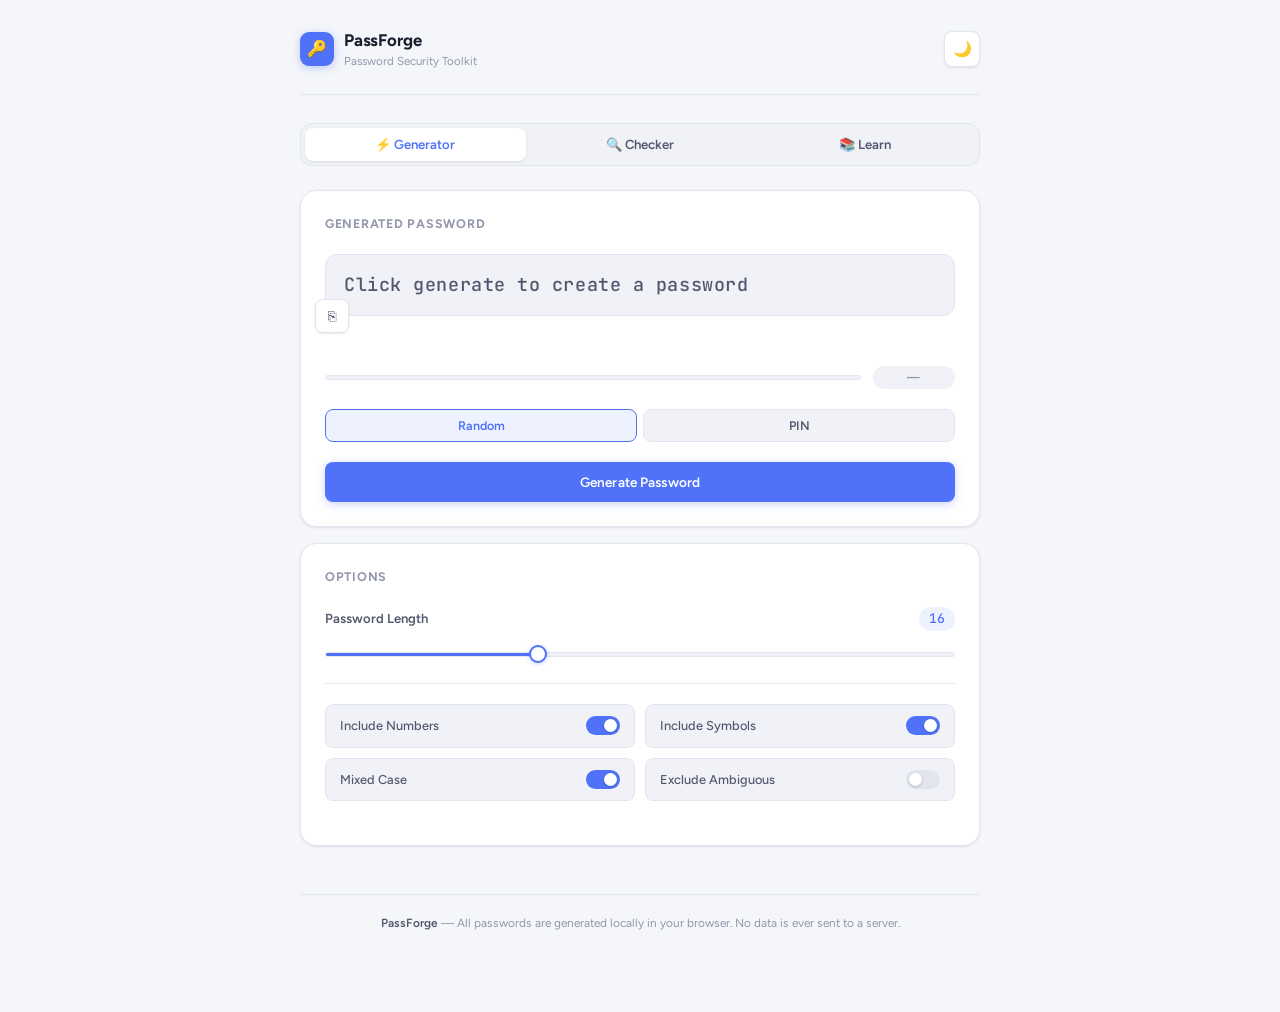
==== commit d5eb38b6: "Add files via upload" ====
--- a/index.html
+++ b/index.html
@@ -1,459 +1,17 @@
 <!DOCTYPE html>
 <html lang="en" data-theme="light">
 <head>
-<meta charset="UTF-8" />
-<meta name="viewport" content="width=device-width, initial-scale=1.0" />
-<title>PassForge — Password Security Toolkit</title>
-<link rel="preconnect" href="https://fonts.googleapis.com" />
-<link href="https://fonts.googleapis.com/css2?family=Figtree:wght@300;400;500;600;700&family=JetBrains+Mono:wght@400;500&display=swap" rel="stylesheet" />
-<style>
-
-/* ── VARIABLES ──────────────────────────────── */
-:root {
-  --accent:       #4f72f8;
-  --accent-light: #eef1fe;
-  --accent-hover: #3d5ee0;
-
-  --bg:           #f5f6f9;
-  --surface:      #ffffff;
-  --surface-2:    #f0f2f7;
-  --border:       #e2e5ef;
-  --border-focus: #b0bcf5;
-
-  --text-1:       #1a1d2e;
-  --text-2:       #52576e;
-  --text-3:       #9297ae;
-
-  --green:        #22c55e;
-  --green-bg:     #f0fdf4;
-  --amber:        #f59e0b;
-  --amber-bg:     #fffbeb;
-  --red:          #ef4444;
-  --red-bg:       #fef2f2;
-  --blue:         #3b82f6;
-
-  --radius-sm:    8px;
-  --radius:       12px;
-  --radius-lg:    16px;
-  --shadow-sm:    0 1px 3px rgba(0,0,0,.06), 0 1px 2px rgba(0,0,0,.04);
-  --shadow:       0 4px 16px rgba(0,0,0,.07), 0 1px 4px rgba(0,0,0,.04);
-  --shadow-lg:    0 8px 32px rgba(0,0,0,.1), 0 2px 8px rgba(0,0,0,.05);
-  --trans:        .18s ease;
-}
-
-[data-theme="dark"] {
-  --bg:           #0f1117;
-  --surface:      #181c26;
-  --surface-2:    #1e2330;
-  --border:       #272d3f;
-  --border-focus: #4f72f8;
-
-  --text-1:       #e8eaf4;
-  --text-2:       #8b90a8;
-  --text-3:       #4e5368;
-
-  --accent-light: #1e2540;
-  --green-bg:     #0d2318;
-  --amber-bg:     #221a08;
-  --red-bg:       #220f0f;
-
-  --shadow-sm:    0 1px 3px rgba(0,0,0,.25);
-  --shadow:       0 4px 16px rgba(0,0,0,.3);
-  --shadow-lg:    0 8px 32px rgba(0,0,0,.4);
-}
-
-/* ── RESET ──────────────────────────────────── */
-*, *::before, *::after { box-sizing: border-box; margin: 0; padding: 0; }
-html { scroll-behavior: smooth; }
-body {
-  font-family: 'Figtree', sans-serif;
-  background: var(--bg);
-  color: var(--text-1);
-  min-height: 100vh;
-  font-size: 15px;
-  line-height: 1.5;
-  transition: background var(--trans), color var(--trans);
-  -webkit-font-smoothing: antialiased;
-}
-
-/* ── LAYOUT ─────────────────────────────────── */
-.page { max-width: 720px; margin: 0 auto; padding: 0 20px 80px; }
-
-/* ── HEADER ─────────────────────────────────── */
-.header {
-  display: flex;
-  align-items: center;
-  justify-content: space-between;
-  padding: 28px 0 24px;
-  border-bottom: 1px solid var(--border);
-  margin-bottom: 28px;
-}
-.brand { display: flex; align-items: center; gap: 10px; }
-.brand-icon {
-  width: 34px; height: 34px;
-  background: var(--accent);
-  border-radius: 9px;
-  display: flex;
-  align-items: center;
-  justify-content: center;
-  font-size: 1rem;
-  box-shadow: 0 2px 8px rgba(79,114,248,.35);
-  flex-shrink: 0;
-}
-.brand-name {
-  font-size: 1.05rem;
-  font-weight: 700;
-  letter-spacing: -.01em;
-  color: var(--text-1);
-}
-.brand-sub {
-  font-size: .72rem;
-  color: var(--text-3);
-  font-weight: 400;
-}
-
-.theme-btn {
-  width: 36px; height: 36px;
-  border-radius: var(--radius-sm);
-  border: 1px solid var(--border);
-  background: var(--surface);
-  color: var(--text-2);
-  cursor: pointer;
-  font-size: .95rem;
-  display: flex; align-items: center; justify-content: center;
-  transition: var(--trans);
-  box-shadow: var(--shadow-sm);
-}
-.theme-btn:hover { background: var(--surface-2); color: var(--text-1); }
-
-/* ── NAV ────────────────────────────────────── */
-.nav {
-  display: flex;
-  gap: 4px;
-  background: var(--surface-2);
-  border: 1px solid var(--border);
-  border-radius: var(--radius);
-  padding: 4px;
-  margin-bottom: 24px;
-}
-.tab-btn {
-  flex: 1;
-  font-family: 'Figtree', sans-serif;
-  font-size: .82rem;
-  font-weight: 600;
-  color: var(--text-2);
-  background: transparent;
-  border: none;
-  border-radius: var(--radius-sm);
-  padding: 9px 12px;
-  cursor: pointer;
-  transition: var(--trans);
-}
-.tab-btn:hover { color: var(--text-1); background: var(--surface); }
-.tab-btn.active {
-  background: var(--surface);
-  color: var(--accent);
-  box-shadow: var(--shadow-sm);
-}
-
-/* ── PANELS ─────────────────────────────────── */
-.panel { display: none; animation: fadeUp .22s ease both; }
-.panel.active { display: block; }
-@keyframes fadeUp {
-  from { opacity: 0; transform: translateY(8px); }
-  to   { opacity: 1; transform: none; }
-}
-
-/* ── CARD ───────────────────────────────────── */
-.card {
-  background: var(--surface);
-  border: 1px solid var(--border);
-  border-radius: var(--radius-lg);
-  padding: 24px;
-  margin-bottom: 16px;
-  box-shadow: var(--shadow-sm);
-  transition: background var(--trans), border-color var(--trans);
-}
-.card-header {
-  display: flex;
-  align-items: center;
-  justify-content: space-between;
-  margin-bottom: 20px;
-}
-.card-title {
-  font-size: .78rem;
-  font-weight: 700;
-  letter-spacing: .06em;
-  text-transform: uppercase;
-  color: var(--text-3);
-}
-
-/* ── PASSWORD DISPLAY ───────────────────────── */
-.pw-wrap { position: relative; margin-bottom: 16px; }
-.pw-display {
-  font-family: 'JetBrains Mono', monospace;
-  font-size: clamp(.85rem, 3vw, 1.15rem);
-  font-weight: 500;
-  background: var(--surface-2);
-  border: 1.5px solid var(--border);
-  border-radius: var(--radius);
-  padding: 16px 56px 16px 18px;
-  color: var(--text-2);
-  word-break: break-all;
-  min-height: 62px;
-  display: flex;
-  align-items: center;
-  line-height: 1.5;
-  letter-spacing: .03em;
-  transition: border-color var(--trans), background var(--trans);
-  user-select: all;
-  cursor: default;
-}
-.pw-display.has-pw { color: var(--accent); }
-
-.copy-btn {
-  position: absolute;
-  right: 10px; top: 50%;
-  transform: translateY(-50%);
-  width: 34px; height: 34px;
-  background: var(--surface);
-  border: 1px solid var(--border);
-  border-radius: var(--radius-sm);
-  color: var(--text-2);
-  font-size: .85rem;
-  cursor: pointer;
-  display: flex; align-items: center; justify-content: center;
-  transition: var(--trans);
-  box-shadow: var(--shadow-sm);
-}
-.copy-btn:hover { border-color: var(--accent); color: var(--accent); background: var(--accent-light); }
-.copy-btn.copied { border-color: var(--green); color: var(--green); background: var(--green-bg); }
-
-/* ── STRENGTH ───────────────────────────────── */
-.strength-row { display: flex; align-items: center; gap: 12px; margin-bottom: 20px; }
-.strength-track {
-  flex: 1; height: 5px;
-  background: var(--surface-2);
-  border-radius: 99px;
-  overflow: hidden;
-  border: 1px solid var(--border);
-}
-.strength-fill {
-  height: 100%; border-radius: 99px;
-  transition: width .45s cubic-bezier(.4,0,.2,1), background .3s ease;
-  width: 0%;
-}
-.strength-badge {
-  font-size: .72rem; font-weight: 700;
-  letter-spacing: .04em;
-  padding: 3px 10px;
-  border-radius: 99px;
-  min-width: 82px; text-align: center;
-  transition: var(--trans);
-}
-.str-0 { background: var(--surface-2); color: var(--text-3); }
-.str-1 { background: var(--red-bg);        color: var(--red);   }
-.str-2 { background: var(--amber-bg);      color: var(--amber); }
-.str-3 { background: var(--accent-light);  color: var(--accent);}
-.str-4 { background: var(--green-bg);      color: var(--green); }
-.fill-1 { background: var(--red); }
-.fill-2 { background: var(--amber); }
-.fill-3 { background: var(--accent); }
-.fill-4 { background: var(--green); }
-
-/* ── TYPE TABS ──────────────────────────────── */
-.type-tabs { display: flex; gap: 6px; margin-bottom: 20px; }
-.type-tab {
-  flex: 1;
-  font-family: 'Figtree', sans-serif;
-  font-size: .78rem; font-weight: 600;
-  background: var(--surface-2);
-  border: 1.5px solid var(--border);
-  color: var(--text-2);
-  border-radius: var(--radius-sm);
-  padding: 8px 10px;
-  cursor: pointer;
-  transition: var(--trans);
-}
-.type-tab:hover { color: var(--text-1); border-color: var(--border-focus); }
-.type-tab.active { background: var(--accent-light); border-color: var(--accent); color: var(--accent); }
-
-/* ── DIVIDER ─────────────────────────────────── */
-.divider { height: 1px; background: var(--border); margin: 20px 0; }
-
-/* ── SLIDER ─────────────────────────────────── */
-.slider-block { margin-bottom: 18px; }
-.field-label {
-  display: flex; justify-content: space-between; align-items: center;
-  margin-bottom: 10px;
-  font-size: .82rem; font-weight: 600; color: var(--text-2);
-}
-.field-val {
-  font-family: 'JetBrains Mono', monospace;
-  font-size: .82rem; color: var(--accent); font-weight: 500;
-  background: var(--accent-light); padding: 2px 10px; border-radius: 99px;
-}
-input[type=range] {
-  -webkit-appearance: none; width: 100%; height: 5px; border-radius: 99px;
-  background: linear-gradient(90deg, var(--accent) var(--pct,40%), var(--surface-2) var(--pct,40%));
-  outline: none; cursor: pointer; border: 1px solid var(--border);
-}
-input[type=range]::-webkit-slider-thumb {
-  -webkit-appearance: none; width: 18px; height: 18px; border-radius: 50%;
-  background: var(--surface); border: 2px solid var(--accent);
-  box-shadow: 0 1px 4px rgba(79,114,248,.3); transition: transform var(--trans);
-}
-input[type=range]::-webkit-slider-thumb:hover { transform: scale(1.15); }
-
-/* ── TOGGLES ────────────────────────────────── */
-.toggles-grid {
-  display: grid; grid-template-columns: 1fr 1fr; gap: 10px; margin-bottom: 20px;
-}
-@media (max-width: 480px) { .toggles-grid { grid-template-columns: 1fr; } }
-.toggle-row {
-  display: flex; align-items: center; justify-content: space-between;
-  background: var(--surface-2); border: 1.5px solid var(--border);
-  border-radius: var(--radius-sm); padding: 11px 14px;
-  cursor: pointer; transition: border-color var(--trans); user-select: none; gap: 8px;
-}
-.toggle-row:hover { border-color: var(--border-focus); }
-.toggle-row.disabled { opacity: .45; pointer-events: none; }
-.toggle-text { font-size: .8rem; font-weight: 500; color: var(--text-2); flex: 1; }
-.toggle {
-  width: 34px; height: 19px; background: var(--border);
-  border-radius: 99px; position: relative; transition: background var(--trans); flex-shrink: 0;
-}
-.toggle::after {
-  content: ''; position: absolute; top: 3px; left: 3px;
-  width: 13px; height: 13px; border-radius: 50%; background: #fff;
-  box-shadow: 0 1px 3px rgba(0,0,0,.2); transition: transform var(--trans);
-}
-.toggle.on { background: var(--accent); }
-.toggle.on::after { transform: translateX(15px); }
-
-/* ── BUTTONS ────────────────────────────────── */
-.btn-row { display: flex; gap: 10px; }
-.btn {
-  font-family: 'Figtree', sans-serif; font-size: .85rem; font-weight: 600;
-  border: none; border-radius: var(--radius-sm); padding: 12px 20px;
-  cursor: pointer; transition: var(--trans); letter-spacing: .01em;
-}
-.btn-primary {
-  flex: 1; background: var(--accent); color: #fff;
-  box-shadow: 0 2px 8px rgba(79,114,248,.3);
-}
-.btn-primary:hover {
-  background: var(--accent-hover);
-  box-shadow: 0 4px 16px rgba(79,114,248,.4);
-  transform: translateY(-1px);
-}
-.btn-primary:active { transform: none; }
-.btn-ghost {
-  background: var(--surface-2); border: 1.5px solid var(--border); color: var(--text-2);
-}
-.btn-ghost:hover { border-color: var(--border-focus); color: var(--text-1); background: var(--surface); }
-
-/* ── CHECKER ────────────────────────────────── */
-.pw-input {
-  width: 100%;
-  font-family: 'JetBrains Mono', monospace; font-size: 1rem;
-  background: var(--surface-2); border: 1.5px solid var(--border); color: var(--text-1);
-  border-radius: var(--radius); padding: 14px 16px; outline: none;
-  transition: border-color var(--trans), box-shadow var(--trans);
-  letter-spacing: .04em; margin-bottom: 16px;
-}
-.pw-input:focus { border-color: var(--accent); box-shadow: 0 0 0 3px rgba(79,114,248,.12); }
-.pw-input::placeholder { color: var(--text-3); font-size: .85rem; letter-spacing: .02em; }
-
-.stats-grid {
-  display: grid; grid-template-columns: repeat(4, 1fr); gap: 10px; margin-bottom: 16px;
-}
-@media (max-width: 500px) { .stats-grid { grid-template-columns: repeat(2, 1fr); } }
-.stat-box {
-  background: var(--surface-2); border: 1px solid var(--border);
-  border-radius: var(--radius-sm); padding: 13px 12px; text-align: center;
-}
-.stat-val {
-  font-family: 'JetBrains Mono', monospace; font-size: .88rem;
-  font-weight: 500; color: var(--text-1); margin-bottom: 3px;
-}
-.stat-key { font-size: .67rem; font-weight: 600; color: var(--text-3); letter-spacing: .05em; text-transform: uppercase; }
-
-.chips-label { font-size: .78rem; font-weight: 600; color: var(--text-2); margin-bottom: 10px; }
-.chips { display: flex; flex-wrap: wrap; gap: 7px; }
-.chip {
-  font-size: .74rem; font-weight: 500; padding: 5px 11px; border-radius: 99px; border: 1px solid;
-  animation: chipIn .2s ease both;
-}
-@keyframes chipIn { from { opacity:0; transform:scale(.92); } to { opacity:1; transform:none; } }
-.chip-warn { background: var(--amber-bg); border-color: #f0d070; color: #b45309; }
-.chip-bad  { background: var(--red-bg);   border-color: #fca5a5; color: var(--red); }
-.chip-ok   { background: var(--green-bg); border-color: #86efac; color: #15803d; }
-[data-theme="dark"] .chip-warn { color: var(--amber); border-color: rgba(245,158,11,.4); }
-[data-theme="dark"] .chip-bad  { color: #f87171; border-color: rgba(239,68,68,.4); }
-[data-theme="dark"] .chip-ok   { color: #4ade80; border-color: rgba(34,197,94,.4); }
-
-/* ── CRACK TIME COLORS ──────────────────────── */
-.crack-instant { color: var(--red) !important; }
-.crack-easy    { color: var(--amber) !important; }
-.crack-hard    { color: var(--blue) !important; }
-.crack-safe    { color: var(--green) !important; }
-
-/* ── EDUCATION ──────────────────────────────── */
-.learn-intro { font-size: .85rem; color: var(--text-2); margin-bottom: 20px; line-height: 1.7; }
-.edu-grid { display: grid; grid-template-columns: repeat(auto-fill, minmax(280px, 1fr)); gap: 14px; }
-.edu-card {
-  background: var(--surface); border: 1px solid var(--border); border-radius: var(--radius-lg);
-  padding: 22px; box-shadow: var(--shadow-sm);
-  transition: box-shadow var(--trans), transform var(--trans), border-color var(--trans);
-}
-.edu-card:hover { box-shadow: var(--shadow); transform: translateY(-2px); border-color: var(--border-focus); }
-.edu-icon {
-  width: 40px; height: 40px; background: var(--accent-light); border-radius: var(--radius-sm);
-  display: flex; align-items: center; justify-content: center;
-  font-size: 1.2rem; margin-bottom: 14px;
-}
-.edu-card h3 { font-size: .88rem; font-weight: 700; color: var(--text-1); margin-bottom: 8px; letter-spacing: -.01em; }
-.edu-card p { font-size: .8rem; color: var(--text-2); line-height: 1.65; }
-
-/* ── TOOLTIP ────────────────────────────────── */
-[data-tip] { position: relative; }
-[data-tip]::after {
-  content: attr(data-tip); position: absolute; bottom: calc(100% + 7px); left: 50%;
-  transform: translateX(-50%); background: var(--text-1); color: var(--surface);
-  font-size: .7rem; font-weight: 500; padding: 5px 10px; border-radius: 6px;
-  white-space: nowrap; pointer-events: none; opacity: 0; transition: opacity .15s; z-index: 20;
-}
-[data-tip]:hover::after { opacity: 1; }
-
-/* ── TOAST ──────────────────────────────────── */
-.toast {
-  position: fixed; bottom: 28px; left: 50%;
-  transform: translateX(-50%) translateY(12px);
-  background: var(--surface); border: 1px solid var(--green); color: var(--green);
-  font-size: .78rem; font-weight: 600; padding: 10px 20px; border-radius: 99px;
-  box-shadow: var(--shadow-lg); opacity: 0;
-  transition: opacity .25s, transform .25s; pointer-events: none; z-index: 100;
-}
-.toast.show { opacity: 1; transform: translateX(-50%) translateY(0); }
-
-/* ── FOOTER ─────────────────────────────────── */
-footer {
-  margin-top: 48px; padding-top: 20px; border-top: 1px solid var(--border);
-  text-align: center; font-size: .74rem; color: var(--text-3);
-}
-footer strong { color: var(--text-2); font-weight: 600; }
-
-/* ── SCROLLBAR ──────────────────────────────── */
-::-webkit-scrollbar { width: 6px; }
-::-webkit-scrollbar-track { background: transparent; }
-::-webkit-scrollbar-thumb { background: var(--border); border-radius: 3px; }
-</style>
+  <meta charset="UTF-8" />
+  <meta name="viewport" content="width=device-width, initial-scale=1.0" />
+  <title>PassForge — Password Security Toolkit</title>
+  <link rel="preconnect" href="https://fonts.googleapis.com" />
+  <link href="https://fonts.googleapis.com/css2?family=Figtree:wght@300;400;500;600;700&family=JetBrains+Mono:wght@400;500&display=swap" rel="stylesheet" />
+  <link rel="stylesheet" href="style.css" />
 </head>
 <body>
 <div class="page">
 
-  <!-- HEADER -->
+  <!-- ── HEADER ───────────────────────────────── -->
   <header class="header">
     <div class="brand">
       <div class="brand-icon">🔑</div>
@@ -465,18 +23,23 @@
     <button class="theme-btn" id="theme-btn" title="Toggle light / dark mode">🌙</button>
   </header>
 
-  <!-- NAV -->
+  <!-- ── NAV ──────────────────────────────────── -->
   <nav class="nav">
     <button class="tab-btn active" data-panel="generator">⚡ Generator</button>
     <button class="tab-btn" data-panel="checker">🔍 Checker</button>
     <button class="tab-btn" data-panel="learn">📚 Learn</button>
   </nav>
 
-  <!-- ═══════════════════════════ GENERATOR ═══ -->
+  <!-- ══════════════════════════════════════════
+       PANEL · GENERATOR
+  ══════════════════════════════════════════ -->
   <div class="panel active" id="panel-generator">
 
+    <!-- Output card -->
     <div class="card">
-      <div class="card-header"><div class="card-title">Generated Password</div></div>
+      <div class="card-header">
+        <div class="card-title">Generated Password</div>
+      </div>
 
       <div class="pw-wrap">
         <div class="pw-display" id="pw-output">Click generate to create a password</div>
@@ -484,7 +47,9 @@
       </div>
 
       <div class="strength-row" id="strength-row">
-        <div class="strength-track"><div class="strength-fill" id="strength-fill"></div></div>
+        <div class="strength-track">
+          <div class="strength-fill" id="strength-fill"></div>
+        </div>
         <div class="strength-badge str-0" id="strength-badge">—</div>
       </div>
 
@@ -495,12 +60,14 @@
 
       <div class="btn-row">
         <button class="btn btn-primary" id="gen-btn">Generate Password</button>
-        <button class="btn btn-ghost" id="regen-btn" data-tip="Regenerate">↻</button>
-      </div>
-    </div>
-
+      </div>
+    </div>
+
+    <!-- Options card -->
     <div class="card">
-      <div class="card-header"><div class="card-title">Options</div></div>
+      <div class="card-header">
+        <div class="card-title">Options</div>
+      </div>
 
       <div class="slider-block">
         <div class="field-label">
@@ -532,23 +99,33 @@
       </div>
     </div>
 
-  </div><!-- /generator -->
-
-  <!-- ═══════════════════════════ CHECKER ══════ -->
+  </div><!-- /panel-generator -->
+
+  <!-- ══════════════════════════════════════════
+       PANEL · CHECKER
+  ══════════════════════════════════════════ -->
   <div class="panel" id="panel-checker">
     <div class="card">
-      <div class="card-header"><div class="card-title">Analyze Your Password</div></div>
-
-      <div style="position:relative;margin-bottom:16px;">
-        <input type="password" class="pw-input" id="checker-input"
+      <div class="card-header">
+        <div class="card-title">Analyze Your Password</div>
+      </div>
+
+      <div style="position:relative; margin-bottom:16px;">
+        <input
+          type="password"
+          class="pw-input"
+          id="checker-input"
           placeholder="Type or paste your password…"
-          autocomplete="off" autocorrect="off" spellcheck="false"
-          style="margin-bottom:0;padding-right:52px;" />
+          autocomplete="off"
+          autocorrect="off"
+          spellcheck="false"
+          style="margin-bottom:0; padding-right:52px;"
+        />
         <button id="eye-btn" data-tip="Show / hide password"
-          style="position:absolute;right:10px;top:50%;transform:translateY(-50%);
-                 width:34px;height:34px;background:var(--surface);border:1px solid var(--border);
-                 border-radius:var(--radius-sm);color:var(--text-2);font-size:.95rem;cursor:pointer;
-                 display:flex;align-items:center;justify-content:center;transition:var(--trans);
+          style="position:absolute; right:10px; top:50%; transform:translateY(-50%);
+                 width:34px; height:34px; background:var(--surface); border:1px solid var(--border);
+                 border-radius:var(--radius-sm); color:var(--text-2); font-size:.95rem; cursor:pointer;
+                 display:flex; align-items:center; justify-content:center; transition:var(--trans);
                  box-shadow:var(--shadow-sm);">
           👁
         </button>
@@ -573,8 +150,10 @@
         </div>
       </div>
 
-      <div class="strength-row" style="margin-bottom:20px">
-        <div class="strength-track"><div class="strength-fill" id="chk-fill"></div></div>
+      <div class="strength-row" style="margin-bottom:20px;">
+        <div class="strength-track">
+          <div class="strength-fill" id="chk-fill"></div>
+        </div>
         <div class="strength-badge str-0" id="chk-badge">—</div>
       </div>
 
@@ -583,11 +162,15 @@
         <span class="chip chip-warn">Enter a password above to analyze it</span>
       </div>
     </div>
-  </div><!-- /checker -->
-
-  <!-- ═══════════════════════════ LEARN ════════ -->
+  </div><!-- /panel-checker -->
+
+  <!-- ══════════════════════════════════════════
+       PANEL · LEARN
+  ══════════════════════════════════════════ -->
   <div class="panel" id="panel-learn">
-    <p class="learn-intro">Understanding password security helps protect all your online accounts. Here are the essentials.</p>
+    <p class="learn-intro">
+      Understanding password security helps protect all your online accounts. Here are the essentials.
+    </p>
     <div class="edu-grid">
       <div class="edu-card">
         <div class="edu-icon">🔐</div>
@@ -620,7 +203,7 @@
         <p>Methods include brute force, dictionary attacks, and credential stuffing. Modern GPUs test billions of hashes per second — short or common passwords fall in seconds.</p>
       </div>
     </div>
-  </div><!-- /learn -->
+  </div><!-- /panel-learn -->
 
   <footer>
     <strong>PassForge</strong> — All passwords are generated locally in your browser. No data is ever sent to a server.
@@ -630,201 +213,6 @@
 
 <div class="toast" id="toast">✓ Copied to clipboard</div>
 
-<script>
-'use strict';
-
-const LOWER   = 'abcdefghijklmnopqrstuvwxyz';
-const UPPER   = 'ABCDEFGHIJKLMNOPQRSTUVWXYZ';
-const DIGITS  = '0123456789';
-const SYMBOLS = '!@#$%^&*()-_=+[]{}|;:,.<>?';
-const AMBIG   = new Set([...'O0lI1']);
-const COMMON  = new Set(['password','123456','12345678','qwerty','abc123','111111','letmein','iloveyou','admin','welcome','monkey','dragon','pass','master','login','hello','sunshine','princess']);
-
-const state = { length:16, numbers:true, symbols:true, mixed:true, noAmbig:false, type:'random' };
-
-const $  = id => document.getElementById(id);
-const rnd = max => { const a=new Uint32Array(1); crypto.getRandomValues(a); return a[0]%max; };
-const shuffle = arr => { for(let i=arr.length-1;i>0;i--){const j=rnd(i+1);[arr[i],arr[j]]=[arr[j],arr[i]];} return arr; };
-
-/* Theme */
-let dark = false;
-$('theme-btn').addEventListener('click', () => {
-  dark = !dark;
-  document.documentElement.setAttribute('data-theme', dark ? 'dark' : 'light');
-  $('theme-btn').textContent = dark ? '☀️' : '🌙';
-});
-
-/* Tabs */
-document.querySelectorAll('.tab-btn').forEach(btn => btn.addEventListener('click', () => {
-  document.querySelectorAll('.tab-btn').forEach(b => b.classList.remove('active'));
-  document.querySelectorAll('.panel').forEach(p => p.classList.remove('active'));
-  btn.classList.add('active');
-  $('panel-' + btn.dataset.panel).classList.add('active');
-}));
-
-/* Type tabs */
-document.querySelectorAll('.type-tab').forEach(tab => tab.addEventListener('click', () => {
-  document.querySelectorAll('.type-tab').forEach(t => t.classList.remove('active'));
-  tab.classList.add('active');
-  state.type = tab.dataset.type;
-  const pin = state.type==='pin';
-  ['tog-numbers','tog-symbols','tog-mixed','tog-ambiguous'].forEach(id => $(id).classList.toggle('disabled',pin));
-  $('strength-row').style.display = pin ? 'none' : 'flex';
-  generate();
-}));
-
-/* Toggles */
-[['tog-numbers','tog-numbers-knob','numbers'],
- ['tog-symbols','tog-symbols-knob','symbols'],
- ['tog-mixed','tog-mixed-knob','mixed'],
- ['tog-ambiguous','tog-ambiguous-knob','noAmbig']].forEach(([w,k,s]) => {
-  $(w).addEventListener('click', () => { state[s]=!state[s]; $(k).classList.toggle('on',state[s]); generate(); });
-});
-
-/* Slider */
-$('len-slider').addEventListener('input', function(){
-  state.length=+this.value; $('len-val').textContent=state.length;
-  this.style.setProperty('--pct',((state.length-8)/24*100).toFixed(1)+'%');
-  generate();
-});
-$('len-slider').style.setProperty('--pct',((16-8)/24*100).toFixed(1)+'%');
-
-/* Generation */
-function generateRandom(){
-  let pool=LOWER;
-  if(state.mixed) pool+=UPPER;
-  if(state.numbers) pool+=DIGITS;
-  if(state.symbols) pool+=SYMBOLS;
-  if(state.noAmbig) pool=[...pool].filter(c=>!AMBIG.has(c)).join('');
-  if(!pool) pool=LOWER;
-  const req=[];
-  if(state.mixed) req.push(UPPER[rnd(UPPER.length)]);
-  if(state.numbers) req.push(DIGITS[rnd(DIGITS.length)]);
-  if(state.symbols) req.push(SYMBOLS[rnd(SYMBOLS.length)]);
-  const chars=[...req];
-  for(let i=0;i<state.length-req.length;i++) chars.push(pool[rnd(pool.length)]);
-  return shuffle(chars).join('');
-}
-function generatePIN(){ return Array.from({length:state.length},()=>rnd(10)).join(''); }
-
-function generate(){
-  const pw = state.type==='pin' ? generatePIN() : generateRandom();
-  const el = $('pw-output');
-  el.textContent = pw;
-  el.classList.add('has-pw');
-  applyStrength($('strength-fill'), $('strength-badge'), scorePassword(pw));
-  $('copy-btn').classList.remove('copied');
-  $('copy-btn').textContent = '⎘';
-}
-
-/* Scoring */
-function scorePassword(pw){
-  if(!pw||pw.length<2) return 0;
-  let s=0;
-  if(pw.length>=8) s++; if(pw.length>=12) s++; if(pw.length>=16) s++; if(pw.length>=20) s++;
-  if(/[a-z]/.test(pw)) s++; if(/[A-Z]/.test(pw)) s++; if(/[0-9]/.test(pw)) s++;
-  if(/[^a-zA-Z0-9]/.test(pw)) s+=2;
-  if(COMMON.has(pw.toLowerCase())) s=0;
-  if(/(.)\1{2,}/.test(pw)) s--;
-  if(/^(abc|123|qwerty|pass)/i.test(pw)) s-=2;
-  return Math.min(4,Math.max(0,Math.round(s/2.5)));
-}
-const SDATA=[
-  {label:'Weak',      fill:'fill-1',badge:'str-1',pct:20},
-  {label:'Fair',      fill:'fill-2',badge:'str-2',pct:48},
-  {label:'Strong',    fill:'fill-3',badge:'str-3',pct:74},
-  {label:'Very Strong',fill:'fill-4',badge:'str-4',pct:100},
-];
-function applyStrength(fill,badge,score){
-  fill.className='strength-fill'; badge.className='strength-badge';
-  if(!score){ fill.style.width='4%'; fill.classList.add('str-0'); badge.classList.add('str-0'); badge.textContent='—'; return; }
-  const d=SDATA[score-1];
-  fill.style.width=d.pct+'%'; fill.classList.add(d.fill); badge.classList.add(d.badge); badge.textContent=d.label;
-}
-
-/* Copy */
-$('copy-btn').addEventListener('click',()=>{
-  const pw=$('pw-output').textContent.trim();
-  if(!pw||pw==='Click generate to create a password') return;
-  navigator.clipboard.writeText(pw).then(()=>{
-    $('copy-btn').textContent='✓'; $('copy-btn').classList.add('copied');
-    const t=$('toast'); t.classList.add('show');
-    setTimeout(()=>{ $('copy-btn').textContent='⎘'; $('copy-btn').classList.remove('copied'); t.classList.remove('show'); },2200);
-  });
-});
-$('gen-btn').addEventListener('click',generate);
-$('regen-btn').addEventListener('click',generate);
-
-/* Eye toggle */
-const eyeBtn = $('eye-btn');
-let pwVisible = false;
-eyeBtn.addEventListener('click', () => {
-  pwVisible = !pwVisible;
-  $('checker-input').type = pwVisible ? 'text' : 'password';
-  eyeBtn.textContent = pwVisible ? '🙈' : '👁';
-  eyeBtn.style.borderColor = pwVisible ? 'var(--accent)' : '';
-  eyeBtn.style.color = pwVisible ? 'var(--accent)' : '';
-  eyeBtn.style.background = pwVisible ? 'var(--accent-light)' : '';
-});
-
-/* Checker */
-function calcEntropy(pw){
-  let pool=0;
-  if(/[a-z]/.test(pw)) pool+=26; if(/[A-Z]/.test(pw)) pool+=26;
-  if(/[0-9]/.test(pw)) pool+=10; if(/[^a-zA-Z0-9]/.test(pw)) pool+=32;
-  return pool?Math.round(pw.length*Math.log2(pool)):0;
-}
-function crackTime(e){
-  const s=Math.pow(2,e)/1e10;
-  if(s<1) return{t:'Instant',c:'crack-instant'};
-  if(s<60) return{t:`${~~s}s`,c:'crack-instant'};
-  if(s<3600) return{t:`${~~(s/60)} min`,c:'crack-easy'};
-  if(s<86400) return{t:`${~~(s/3600)} hrs`,c:'crack-easy'};
-  if(s<2592000) return{t:`${~~(s/86400)} days`,c:'crack-hard'};
-  if(s<31536000) return{t:`${~~(s/2592000)} mo`,c:'crack-hard'};
-  if(s<3153600000) return{t:`${~~(s/31536000)} yrs`,c:'crack-safe'};
-  return{t:'Centuries',c:'crack-safe'};
-}
-function getSuggestions(pw){
-  const t=[];
-  if(!pw) return t;
-  if(COMMON.has(pw.toLowerCase())) t.push({text:'Very common password — change it!',type:'bad'});
-  if(pw.length<12) t.push({text:'Increase length to 12+ characters',type:'warn'});
-  if(!/[A-Z]/.test(pw)) t.push({text:'Add uppercase letters',type:'warn'});
-  if(!/[a-z]/.test(pw)) t.push({text:'Add lowercase letters',type:'warn'});
-  if(!/[0-9]/.test(pw)) t.push({text:'Add numbers',type:'warn'});
-  if(!/[^a-zA-Z0-9]/.test(pw)) t.push({text:'Add special characters',type:'warn'});
-  if(/(.)\1{2,}/.test(pw)) t.push({text:'Avoid repeated characters',type:'warn'});
-  if(pw.length>=12) t.push({text:'Good length ✓',type:'ok'});
-  if(/[A-Z]/.test(pw)&&/[a-z]/.test(pw)) t.push({text:'Mixed case ✓',type:'ok'});
-  if(/[0-9]/.test(pw)) t.push({text:'Has numbers ✓',type:'ok'});
-  if(/[^a-zA-Z0-9]/.test(pw)) t.push({text:'Has symbols ✓',type:'ok'});
-  return t;
-}
-const SL=['—','Weak','Fair','Strong','Very Strong'];
-$('checker-input').addEventListener('input',function(){
-  const pw=this.value;
-  const chkFill=$('chk-fill'), chkBadge=$('chk-badge');
-  if(!pw){
-    ['chk-strength-val','chk-crack-val','chk-entropy-val','chk-len-val'].forEach(id=>$(id).textContent='—');
-    $('chk-crack-val').className='stat-val';
-    chkFill.style.width='0%'; chkBadge.className='strength-badge str-0'; chkBadge.textContent='—';
-    $('suggestions-wrap').innerHTML='<span class="chip chip-warn">Enter a password above to analyze it</span>';
-    return;
-  }
-  const score=scorePassword(pw), entropy=calcEntropy(pw), crack=crackTime(entropy);
-  $('chk-strength-val').textContent=SL[score]||'—';
-  const ce=$('chk-crack-val'); ce.textContent=crack.t; ce.className='stat-val '+crack.c;
-  $('chk-entropy-val').textContent=entropy+' bits';
-  $('chk-len-val').textContent=pw.length;
-  applyStrength(chkFill, chkBadge, score);
-  const tips=getSuggestions(pw);
-  $('suggestions-wrap').innerHTML=tips.length
-    ?tips.map((t,i)=>`<span class="chip chip-${t.type}" style="animation-delay:${i*.04}s">${t.text}</span>`).join('')
-    :'<span class="chip chip-ok">Looks good!</span>';
-});
-
-// Password is generated only when the user clicks the button
-</script>
+<script src="script.js"></script>
 </body>
 </html>
--- a/style.css
+++ b/style.css
@@ -0,0 +1,440 @@
+/* ── VARIABLES ──────────────────────────────── */
+:root {
+  --accent:       #4f72f8;
+  --accent-light: #eef1fe;
+  --accent-hover: #3d5ee0;
+
+  --bg:           #f5f6f9;
+  --surface:      #ffffff;
+  --surface-2:    #f0f2f7;
+  --border:       #e2e5ef;
+  --border-focus: #b0bcf5;
+
+  --text-1:       #1a1d2e;
+  --text-2:       #52576e;
+  --text-3:       #9297ae;
+
+  --green:        #22c55e;
+  --green-bg:     #f0fdf4;
+  --amber:        #f59e0b;
+  --amber-bg:     #fffbeb;
+  --red:          #ef4444;
+  --red-bg:       #fef2f2;
+  --blue:         #3b82f6;
+
+  --radius-sm:    8px;
+  --radius:       12px;
+  --radius-lg:    16px;
+  --shadow-sm:    0 1px 3px rgba(0,0,0,.06), 0 1px 2px rgba(0,0,0,.04);
+  --shadow:       0 4px 16px rgba(0,0,0,.07), 0 1px 4px rgba(0,0,0,.04);
+  --shadow-lg:    0 8px 32px rgba(0,0,0,.1), 0 2px 8px rgba(0,0,0,.05);
+  --trans:        .18s ease;
+}
+
+[data-theme="dark"] {
+  --bg:           #0f1117;
+  --surface:      #181c26;
+  --surface-2:    #1e2330;
+  --border:       #272d3f;
+  --border-focus: #4f72f8;
+
+  --text-1:       #e8eaf4;
+  --text-2:       #8b90a8;
+  --text-3:       #4e5368;
+
+  --accent-light: #1e2540;
+  --green-bg:     #0d2318;
+  --amber-bg:     #221a08;
+  --red-bg:       #220f0f;
+
+  --shadow-sm:    0 1px 3px rgba(0,0,0,.25);
+  --shadow:       0 4px 16px rgba(0,0,0,.3);
+  --shadow-lg:    0 8px 32px rgba(0,0,0,.4);
+}
+
+/* ── RESET ──────────────────────────────────── */
+*, *::before, *::after { box-sizing: border-box; margin: 0; padding: 0; }
+html { scroll-behavior: smooth; }
+body {
+  font-family: 'Figtree', sans-serif;
+  background: var(--bg);
+  color: var(--text-1);
+  min-height: 100vh;
+  font-size: 15px;
+  line-height: 1.5;
+  transition: background var(--trans), color var(--trans);
+  -webkit-font-smoothing: antialiased;
+}
+
+/* ── LAYOUT ─────────────────────────────────── */
+.page { max-width: 720px; margin: 0 auto; padding: 0 20px 80px; }
+
+/* ── HEADER ─────────────────────────────────── */
+.header {
+  display: flex;
+  align-items: center;
+  justify-content: space-between;
+  padding: 28px 0 24px;
+  border-bottom: 1px solid var(--border);
+  margin-bottom: 28px;
+}
+.brand { display: flex; align-items: center; gap: 10px; }
+.brand-icon {
+  width: 34px; height: 34px;
+  background: var(--accent);
+  border-radius: 9px;
+  display: flex;
+  align-items: center;
+  justify-content: center;
+  font-size: 1rem;
+  box-shadow: 0 2px 8px rgba(79,114,248,.35);
+  flex-shrink: 0;
+}
+.brand-name {
+  font-size: 1.05rem;
+  font-weight: 700;
+  letter-spacing: -.01em;
+  color: var(--text-1);
+}
+.brand-sub {
+  font-size: .72rem;
+  color: var(--text-3);
+  font-weight: 400;
+}
+
+.theme-btn {
+  width: 36px; height: 36px;
+  border-radius: var(--radius-sm);
+  border: 1px solid var(--border);
+  background: var(--surface);
+  color: var(--text-2);
+  cursor: pointer;
+  font-size: .95rem;
+  display: flex; align-items: center; justify-content: center;
+  transition: var(--trans);
+  box-shadow: var(--shadow-sm);
+}
+.theme-btn:hover { background: var(--surface-2); color: var(--text-1); }
+
+/* ── NAV ────────────────────────────────────── */
+.nav {
+  display: flex;
+  gap: 4px;
+  background: var(--surface-2);
+  border: 1px solid var(--border);
+  border-radius: var(--radius);
+  padding: 4px;
+  margin-bottom: 24px;
+}
+.tab-btn {
+  flex: 1;
+  font-family: 'Figtree', sans-serif;
+  font-size: .82rem;
+  font-weight: 600;
+  color: var(--text-2);
+  background: transparent;
+  border: none;
+  border-radius: var(--radius-sm);
+  padding: 9px 12px;
+  cursor: pointer;
+  transition: var(--trans);
+}
+.tab-btn:hover { color: var(--text-1); background: var(--surface); }
+.tab-btn.active {
+  background: var(--surface);
+  color: var(--accent);
+  box-shadow: var(--shadow-sm);
+}
+
+/* ── PANELS ─────────────────────────────────── */
+.panel { display: none; animation: fadeUp .22s ease both; }
+.panel.active { display: block; }
+@keyframes fadeUp {
+  from { opacity: 0; transform: translateY(8px); }
+  to   { opacity: 1; transform: none; }
+}
+
+/* ── CARD ───────────────────────────────────── */
+.card {
+  background: var(--surface);
+  border: 1px solid var(--border);
+  border-radius: var(--radius-lg);
+  padding: 24px;
+  margin-bottom: 16px;
+  box-shadow: var(--shadow-sm);
+  transition: background var(--trans), border-color var(--trans);
+}
+.card-header {
+  display: flex;
+  align-items: center;
+  justify-content: space-between;
+  margin-bottom: 20px;
+}
+.card-title {
+  font-size: .78rem;
+  font-weight: 700;
+  letter-spacing: .06em;
+  text-transform: uppercase;
+  color: var(--text-3);
+}
+
+/* ── PASSWORD DISPLAY ───────────────────────── */
+.pw-wrap { position: relative; margin-bottom: 16px; }
+.pw-display {
+  font-family: 'JetBrains Mono', monospace;
+  font-size: clamp(.85rem, 3vw, 1.15rem);
+  font-weight: 500;
+  background: var(--surface-2);
+  border: 1.5px solid var(--border);
+  border-radius: var(--radius);
+  padding: 16px 56px 16px 18px;
+  color: var(--text-2);
+  word-break: break-all;
+  min-height: 62px;
+  display: flex;
+  align-items: center;
+  line-height: 1.5;
+  letter-spacing: .03em;
+  transition: border-color var(--trans), background var(--trans);
+  user-select: all;
+  cursor: default;
+}
+.pw-display.has-pw { color: var(--accent); }
+
+.copy-btn {
+  position: absolute;
+  right: 10px; top: 50%;
+  transform: translateY(-50%);
+  width: 34px; height: 34px;
+  background: var(--surface);
+  border: 1px solid var(--border);
+  border-radius: var(--radius-sm);
+  color: var(--text-2);
+  font-size: .85rem;
+  cursor: pointer;
+  display: flex; align-items: center; justify-content: center;
+  transition: var(--trans);
+  box-shadow: var(--shadow-sm);
+}
+.copy-btn:hover { border-color: var(--accent); color: var(--accent); background: var(--accent-light); }
+.copy-btn.copied { border-color: var(--green); color: var(--green); background: var(--green-bg); }
+
+/* ── STRENGTH ───────────────────────────────── */
+.strength-row { display: flex; align-items: center; gap: 12px; margin-bottom: 20px; }
+.strength-track {
+  flex: 1; height: 5px;
+  background: var(--surface-2);
+  border-radius: 99px;
+  overflow: hidden;
+  border: 1px solid var(--border);
+}
+.strength-fill {
+  height: 100%; border-radius: 99px;
+  transition: width .45s cubic-bezier(.4,0,.2,1), background .3s ease;
+  width: 0%;
+}
+.strength-badge {
+  font-size: .72rem; font-weight: 700;
+  letter-spacing: .04em;
+  padding: 3px 10px;
+  border-radius: 99px;
+  min-width: 82px; text-align: center;
+  transition: var(--trans);
+}
+.str-0 { background: var(--surface-2); color: var(--text-3); }
+.str-1 { background: var(--red-bg);        color: var(--red);   }
+.str-2 { background: var(--amber-bg);      color: var(--amber); }
+.str-3 { background: var(--accent-light);  color: var(--accent);}
+.str-4 { background: var(--green-bg);      color: var(--green); }
+.fill-1 { background: var(--red); }
+.fill-2 { background: var(--amber); }
+.fill-3 { background: var(--accent); }
+.fill-4 { background: var(--green); }
+
+/* ── TYPE TABS ──────────────────────────────── */
+.type-tabs { display: flex; gap: 6px; margin-bottom: 20px; }
+.type-tab {
+  flex: 1;
+  font-family: 'Figtree', sans-serif;
+  font-size: .78rem; font-weight: 600;
+  background: var(--surface-2);
+  border: 1.5px solid var(--border);
+  color: var(--text-2);
+  border-radius: var(--radius-sm);
+  padding: 8px 10px;
+  cursor: pointer;
+  transition: var(--trans);
+}
+.type-tab:hover { color: var(--text-1); border-color: var(--border-focus); }
+.type-tab.active { background: var(--accent-light); border-color: var(--accent); color: var(--accent); }
+
+/* ── DIVIDER ─────────────────────────────────── */
+.divider { height: 1px; background: var(--border); margin: 20px 0; }
+
+/* ── SLIDER ─────────────────────────────────── */
+.slider-block { margin-bottom: 18px; }
+.field-label {
+  display: flex; justify-content: space-between; align-items: center;
+  margin-bottom: 10px;
+  font-size: .82rem; font-weight: 600; color: var(--text-2);
+}
+.field-val {
+  font-family: 'JetBrains Mono', monospace;
+  font-size: .82rem; color: var(--accent); font-weight: 500;
+  background: var(--accent-light); padding: 2px 10px; border-radius: 99px;
+}
+input[type=range] {
+  -webkit-appearance: none; width: 100%; height: 5px; border-radius: 99px;
+  background: linear-gradient(90deg, var(--accent) var(--pct,40%), var(--surface-2) var(--pct,40%));
+  outline: none; cursor: pointer; border: 1px solid var(--border);
+}
+input[type=range]::-webkit-slider-thumb {
+  -webkit-appearance: none; width: 18px; height: 18px; border-radius: 50%;
+  background: var(--surface); border: 2px solid var(--accent);
+  box-shadow: 0 1px 4px rgba(79,114,248,.3); transition: transform var(--trans);
+}
+input[type=range]::-webkit-slider-thumb:hover { transform: scale(1.15); }
+
+/* ── TOGGLES ────────────────────────────────── */
+.toggles-grid {
+  display: grid; grid-template-columns: 1fr 1fr; gap: 10px; margin-bottom: 20px;
+}
+@media (max-width: 480px) { .toggles-grid { grid-template-columns: 1fr; } }
+.toggle-row {
+  display: flex; align-items: center; justify-content: space-between;
+  background: var(--surface-2); border: 1.5px solid var(--border);
+  border-radius: var(--radius-sm); padding: 11px 14px;
+  cursor: pointer; transition: border-color var(--trans); user-select: none; gap: 8px;
+}
+.toggle-row:hover { border-color: var(--border-focus); }
+.toggle-row.disabled { opacity: .45; pointer-events: none; }
+.toggle-text { font-size: .8rem; font-weight: 500; color: var(--text-2); flex: 1; }
+.toggle {
+  width: 34px; height: 19px; background: var(--border);
+  border-radius: 99px; position: relative; transition: background var(--trans); flex-shrink: 0;
+}
+.toggle::after {
+  content: ''; position: absolute; top: 3px; left: 3px;
+  width: 13px; height: 13px; border-radius: 50%; background: #fff;
+  box-shadow: 0 1px 3px rgba(0,0,0,.2); transition: transform var(--trans);
+}
+.toggle.on { background: var(--accent); }
+.toggle.on::after { transform: translateX(15px); }
+
+/* ── BUTTONS ────────────────────────────────── */
+.btn-row { display: flex; gap: 10px; }
+.btn {
+  font-family: 'Figtree', sans-serif; font-size: .85rem; font-weight: 600;
+  border: none; border-radius: var(--radius-sm); padding: 12px 20px;
+  cursor: pointer; transition: var(--trans); letter-spacing: .01em;
+}
+.btn-primary {
+  flex: 1; background: var(--accent); color: #fff;
+  box-shadow: 0 2px 8px rgba(79,114,248,.3);
+}
+.btn-primary:hover {
+  background: var(--accent-hover);
+  box-shadow: 0 4px 16px rgba(79,114,248,.4);
+  transform: translateY(-1px);
+}
+.btn-primary:active { transform: none; }
+.btn-ghost {
+  background: var(--surface-2); border: 1.5px solid var(--border); color: var(--text-2);
+}
+.btn-ghost:hover { border-color: var(--border-focus); color: var(--text-1); background: var(--surface); }
+
+/* ── CHECKER ────────────────────────────────── */
+.pw-input {
+  width: 100%;
+  font-family: 'JetBrains Mono', monospace; font-size: 1rem;
+  background: var(--surface-2); border: 1.5px solid var(--border); color: var(--text-1);
+  border-radius: var(--radius); padding: 14px 16px; outline: none;
+  transition: border-color var(--trans), box-shadow var(--trans);
+  letter-spacing: .04em; margin-bottom: 16px;
+}
+.pw-input:focus { border-color: var(--accent); box-shadow: 0 0 0 3px rgba(79,114,248,.12); }
+.pw-input::placeholder { color: var(--text-3); font-size: .85rem; letter-spacing: .02em; }
+
+.stats-grid {
+  display: grid; grid-template-columns: repeat(4, 1fr); gap: 10px; margin-bottom: 16px;
+}
+@media (max-width: 500px) { .stats-grid { grid-template-columns: repeat(2, 1fr); } }
+.stat-box {
+  background: var(--surface-2); border: 1px solid var(--border);
+  border-radius: var(--radius-sm); padding: 13px 12px; text-align: center;
+}
+.stat-val {
+  font-family: 'JetBrains Mono', monospace; font-size: .88rem;
+  font-weight: 500; color: var(--text-1); margin-bottom: 3px;
+}
+.stat-key { font-size: .67rem; font-weight: 600; color: var(--text-3); letter-spacing: .05em; text-transform: uppercase; }
+
+.chips-label { font-size: .78rem; font-weight: 600; color: var(--text-2); margin-bottom: 10px; }
+.chips { display: flex; flex-wrap: wrap; gap: 7px; }
+.chip {
+  font-size: .74rem; font-weight: 500; padding: 5px 11px; border-radius: 99px; border: 1px solid;
+  animation: chipIn .2s ease both;
+}
+@keyframes chipIn { from { opacity:0; transform:scale(.92); } to { opacity:1; transform:none; } }
+.chip-warn { background: var(--amber-bg); border-color: #f0d070; color: #b45309; }
+.chip-bad  { background: var(--red-bg);   border-color: #fca5a5; color: var(--red); }
+.chip-ok   { background: var(--green-bg); border-color: #86efac; color: #15803d; }
+[data-theme="dark"] .chip-warn { color: var(--amber); border-color: rgba(245,158,11,.4); }
+[data-theme="dark"] .chip-bad  { color: #f87171; border-color: rgba(239,68,68,.4); }
+[data-theme="dark"] .chip-ok   { color: #4ade80; border-color: rgba(34,197,94,.4); }
+
+/* ── CRACK TIME COLORS ──────────────────────── */
+.crack-instant { color: var(--red) !important; }
+.crack-easy    { color: var(--amber) !important; }
+.crack-hard    { color: var(--blue) !important; }
+.crack-safe    { color: var(--green) !important; }
+
+/* ── EDUCATION ──────────────────────────────── */
+.learn-intro { font-size: .85rem; color: var(--text-2); margin-bottom: 20px; line-height: 1.7; }
+.edu-grid { display: grid; grid-template-columns: repeat(auto-fill, minmax(280px, 1fr)); gap: 14px; }
+.edu-card {
+  background: var(--surface); border: 1px solid var(--border); border-radius: var(--radius-lg);
+  padding: 22px; box-shadow: var(--shadow-sm);
+  transition: box-shadow var(--trans), transform var(--trans), border-color var(--trans);
+}
+.edu-card:hover { box-shadow: var(--shadow); transform: translateY(-2px); border-color: var(--border-focus); }
+.edu-icon {
+  width: 40px; height: 40px; background: var(--accent-light); border-radius: var(--radius-sm);
+  display: flex; align-items: center; justify-content: center;
+  font-size: 1.2rem; margin-bottom: 14px;
+}
+.edu-card h3 { font-size: .88rem; font-weight: 700; color: var(--text-1); margin-bottom: 8px; letter-spacing: -.01em; }
+.edu-card p { font-size: .8rem; color: var(--text-2); line-height: 1.65; }
+
+/* ── TOOLTIP ────────────────────────────────── */
+[data-tip] { position: relative; }
+[data-tip]::after {
+  content: attr(data-tip); position: absolute; bottom: calc(100% + 7px); left: 50%;
+  transform: translateX(-50%); background: var(--text-1); color: var(--surface);
+  font-size: .7rem; font-weight: 500; padding: 5px 10px; border-radius: 6px;
+  white-space: nowrap; pointer-events: none; opacity: 0; transition: opacity .15s; z-index: 20;
+}
+[data-tip]:hover::after { opacity: 1; }
+
+/* ── TOAST ──────────────────────────────────── */
+.toast {
+  position: fixed; bottom: 28px; left: 50%;
+  transform: translateX(-50%) translateY(12px);
+  background: var(--surface); border: 1px solid var(--green); color: var(--green);
+  font-size: .78rem; font-weight: 600; padding: 10px 20px; border-radius: 99px;
+  box-shadow: var(--shadow-lg); opacity: 0;
+  transition: opacity .25s, transform .25s; pointer-events: none; z-index: 100;
+}
+.toast.show { opacity: 1; transform: translateX(-50%) translateY(0); }
+
+/* ── FOOTER ─────────────────────────────────── */
+footer {
+  margin-top: 48px; padding-top: 20px; border-top: 1px solid var(--border);
+  text-align: center; font-size: .74rem; color: var(--text-3);
+}
+footer strong { color: var(--text-2); font-weight: 600; }
+
+/* ── SCROLLBAR ──────────────────────────────── */
+::-webkit-scrollbar { width: 6px; }
+::-webkit-scrollbar-track { background: transparent; }
+::-webkit-scrollbar-thumb { background: var(--border); border-radius: 3px; }
